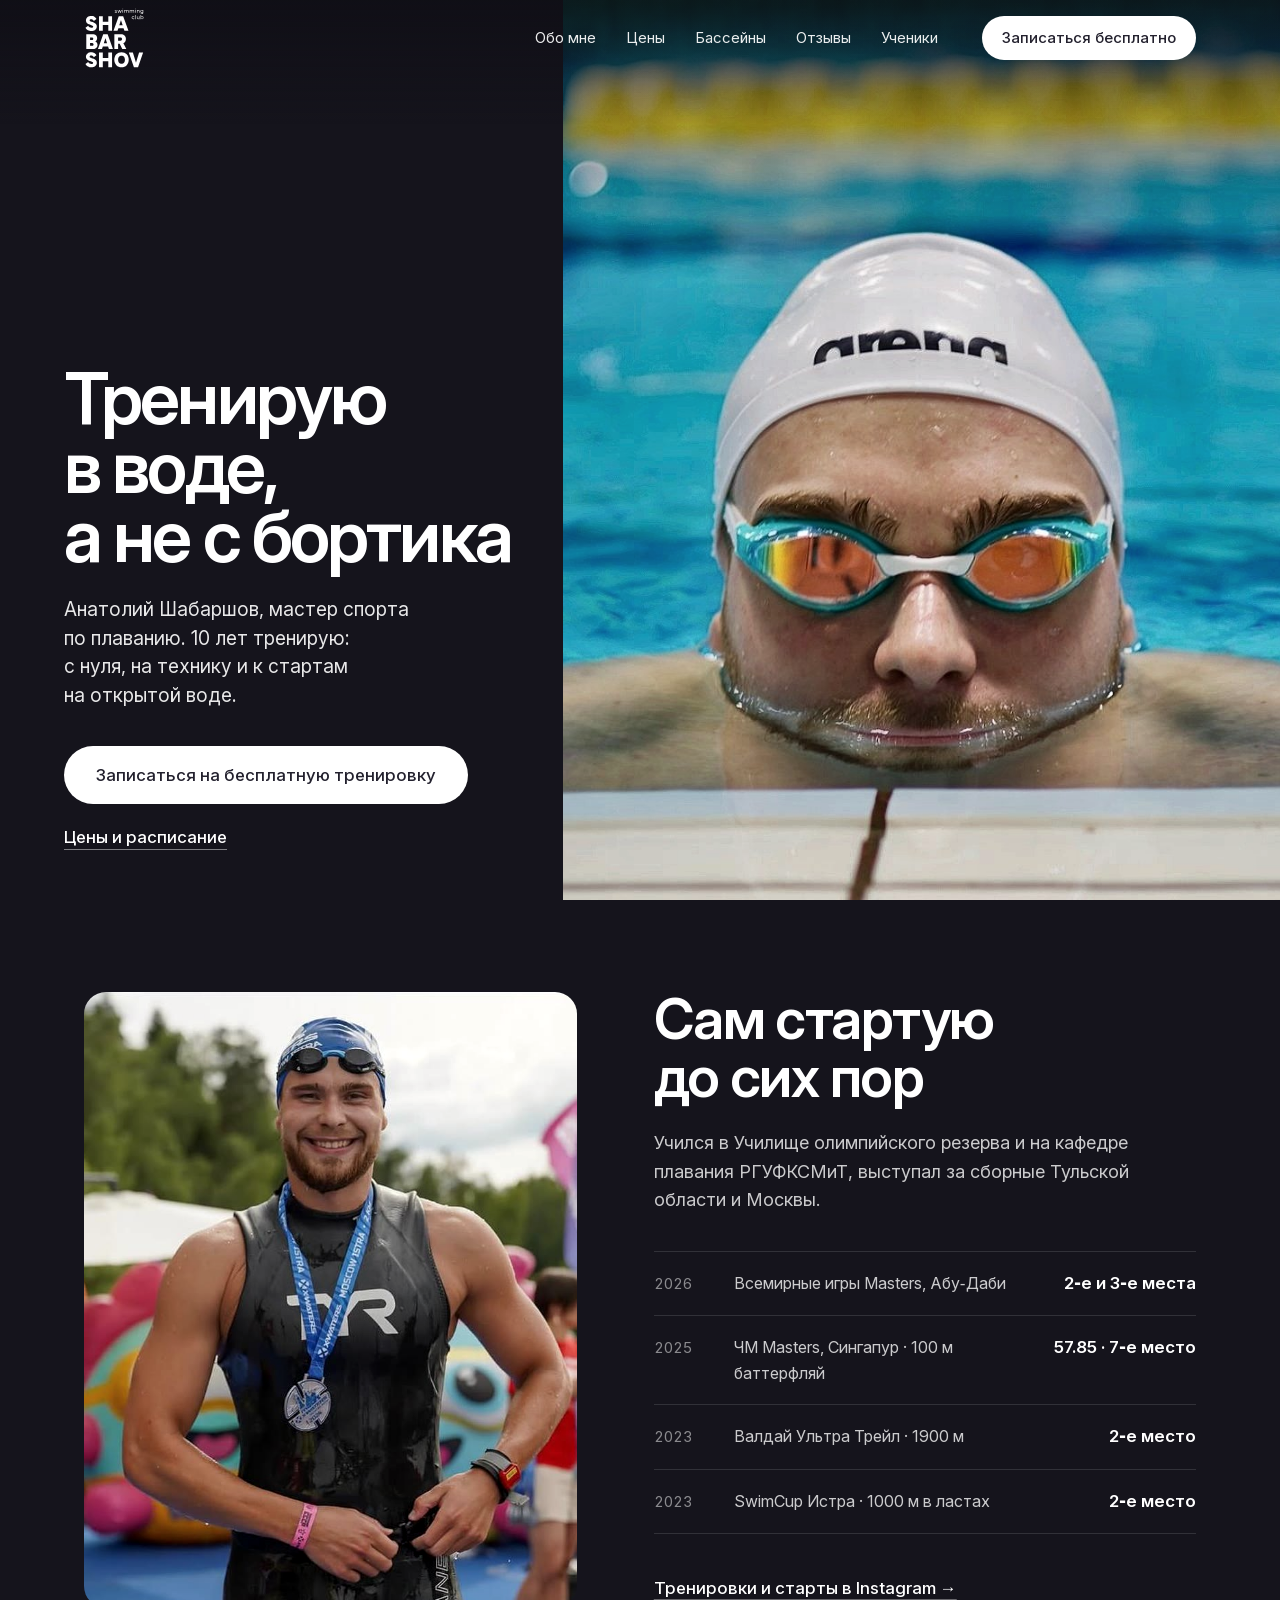
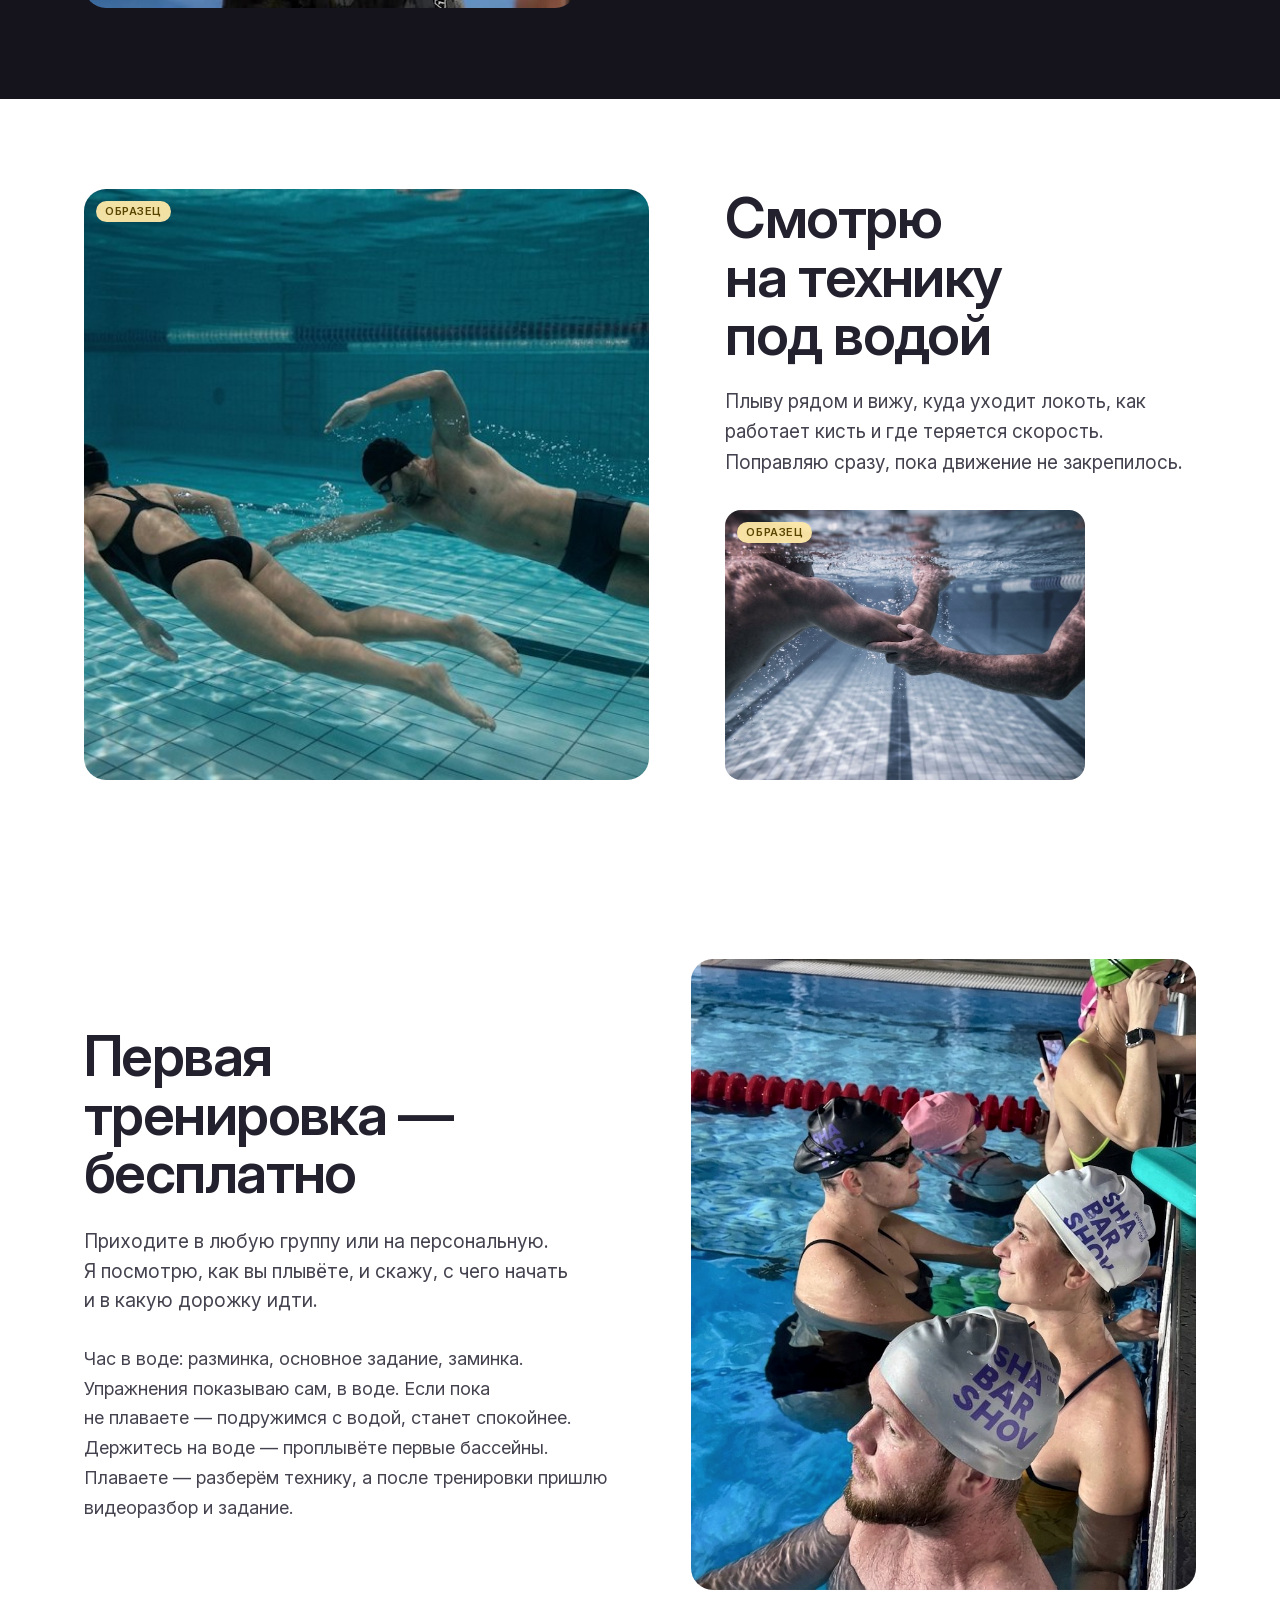
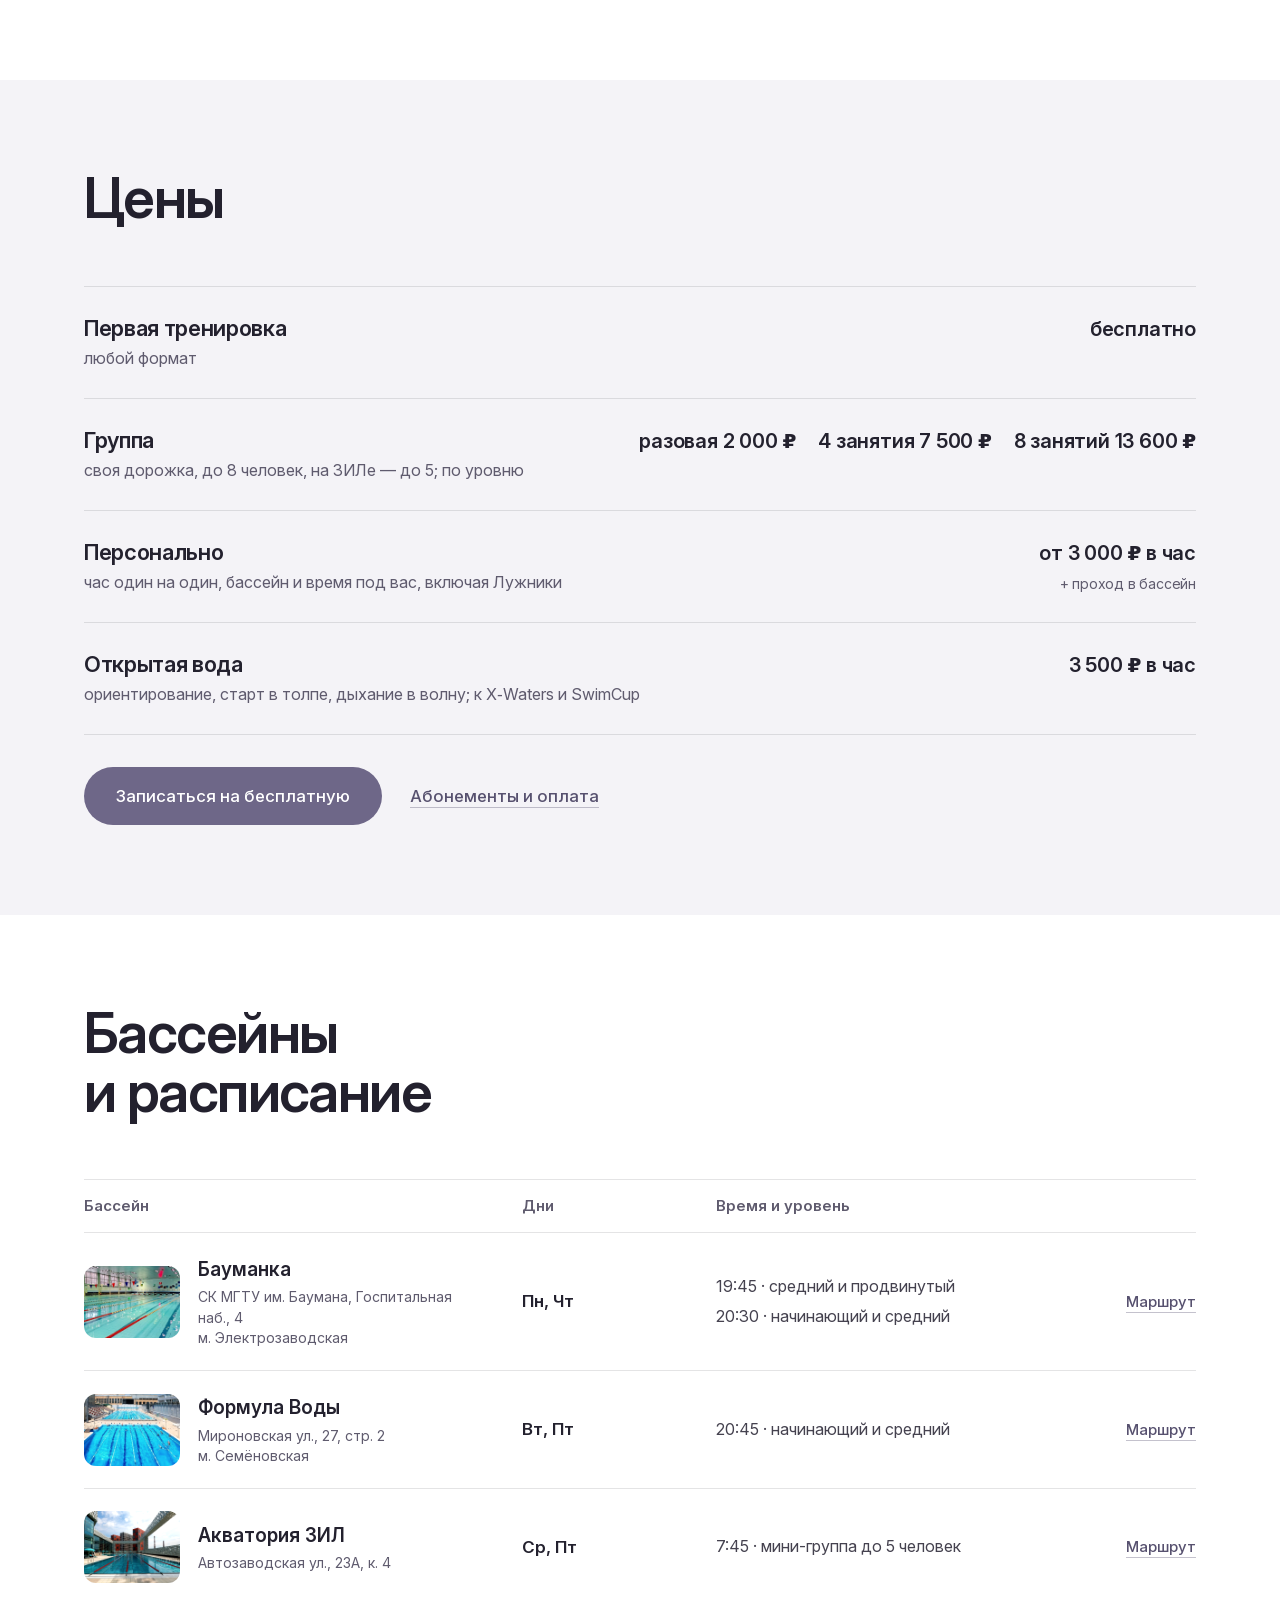
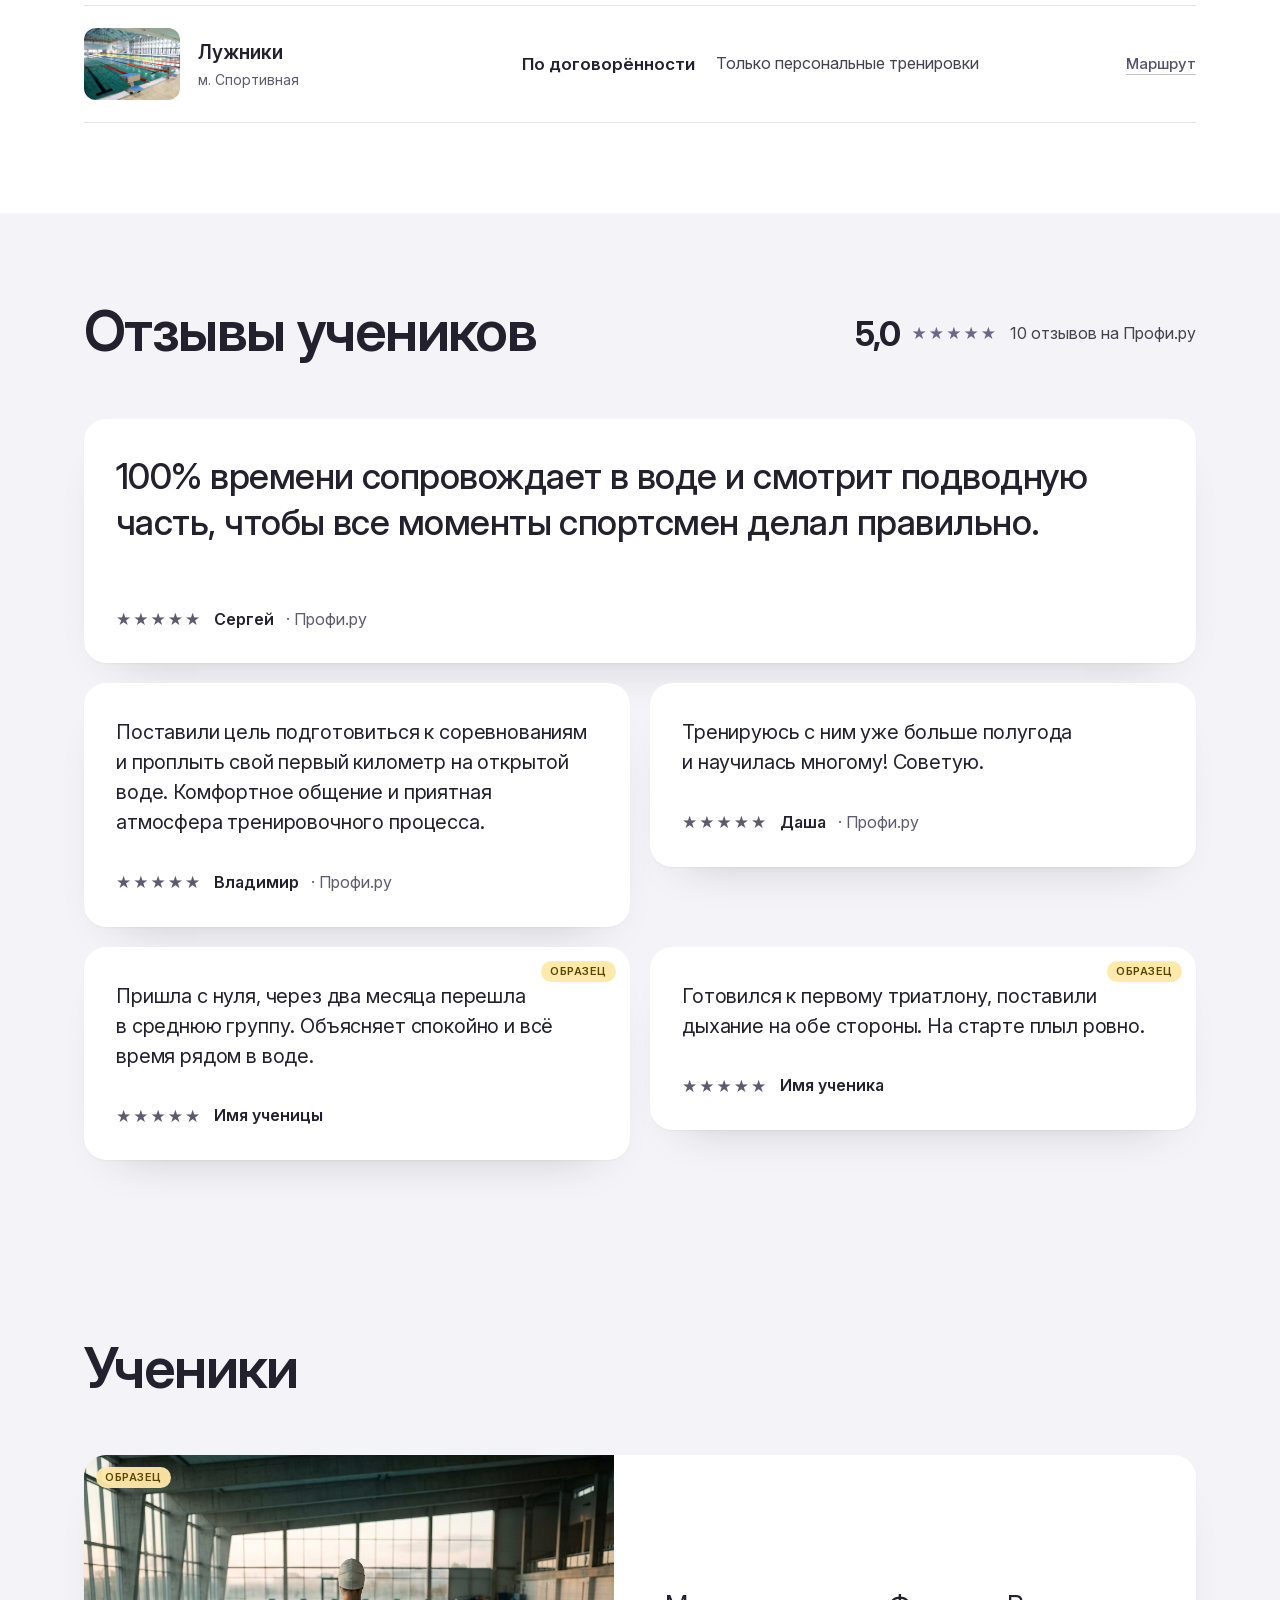
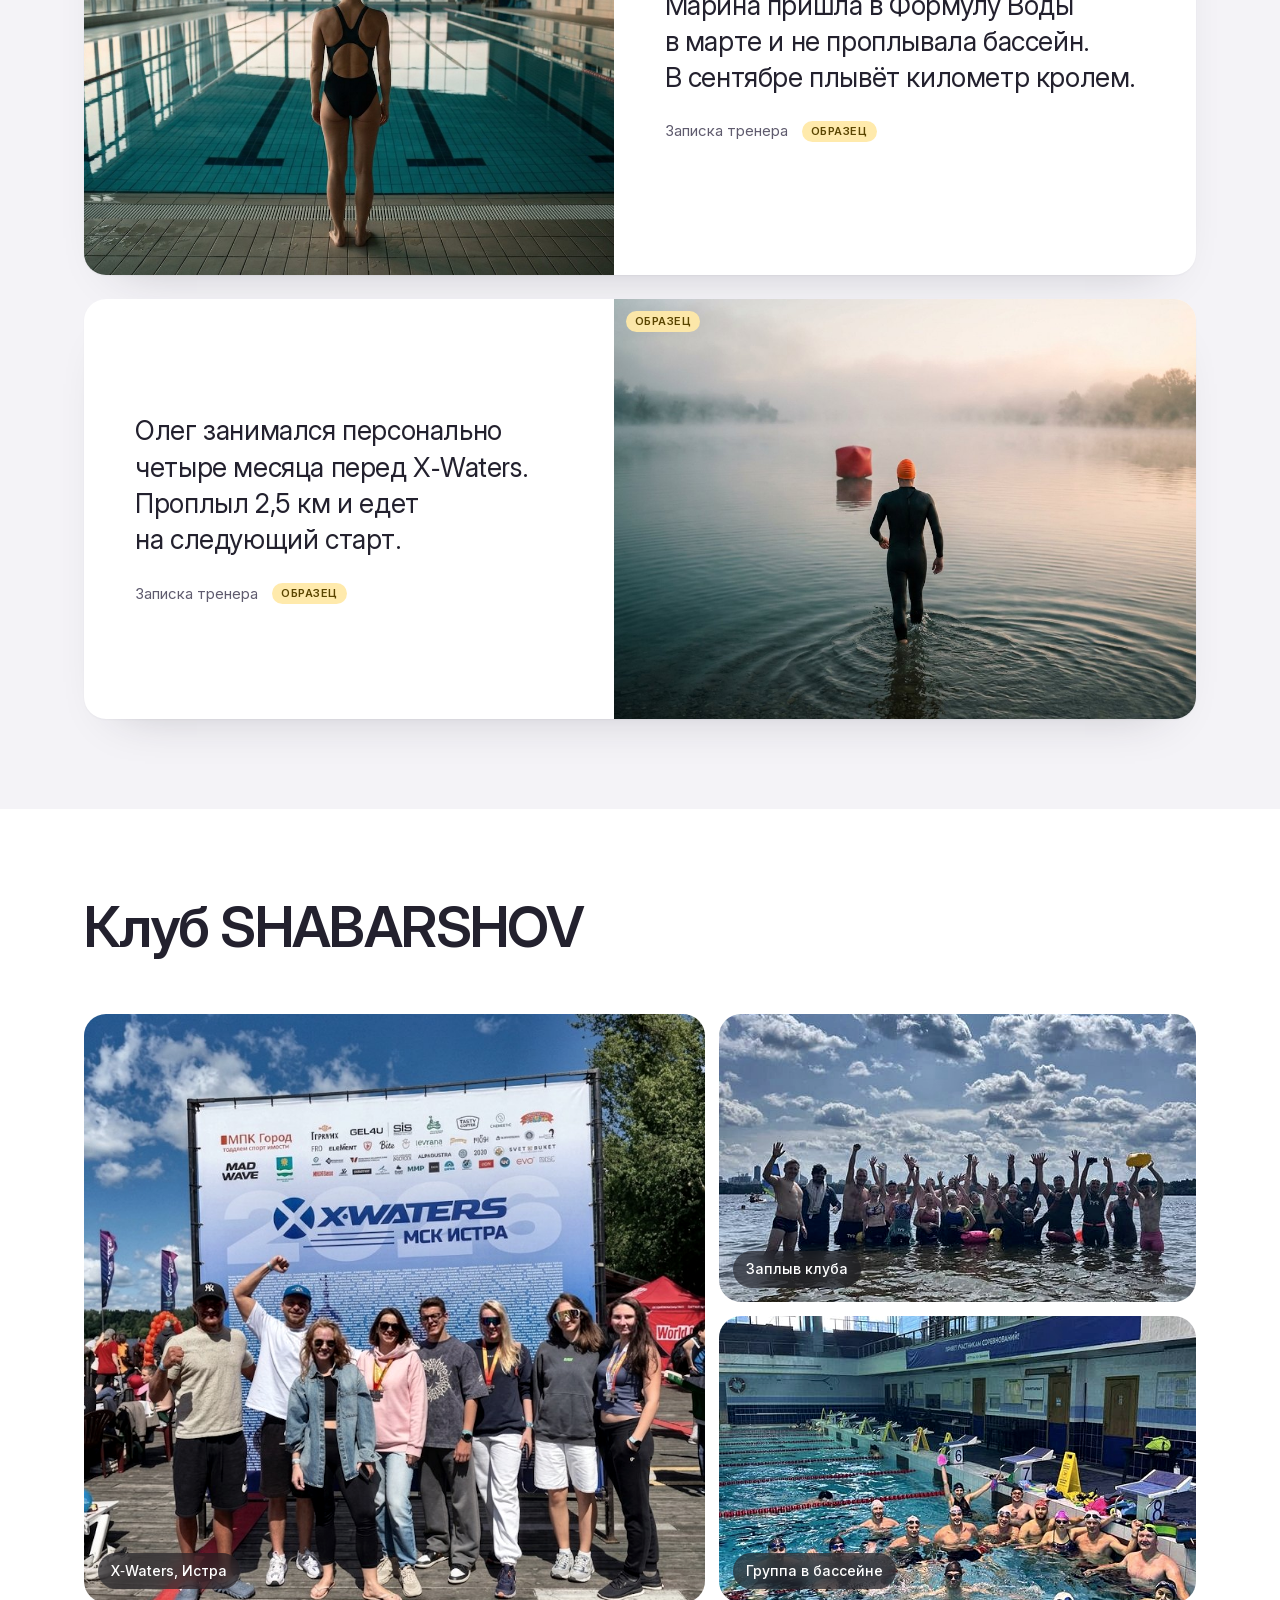
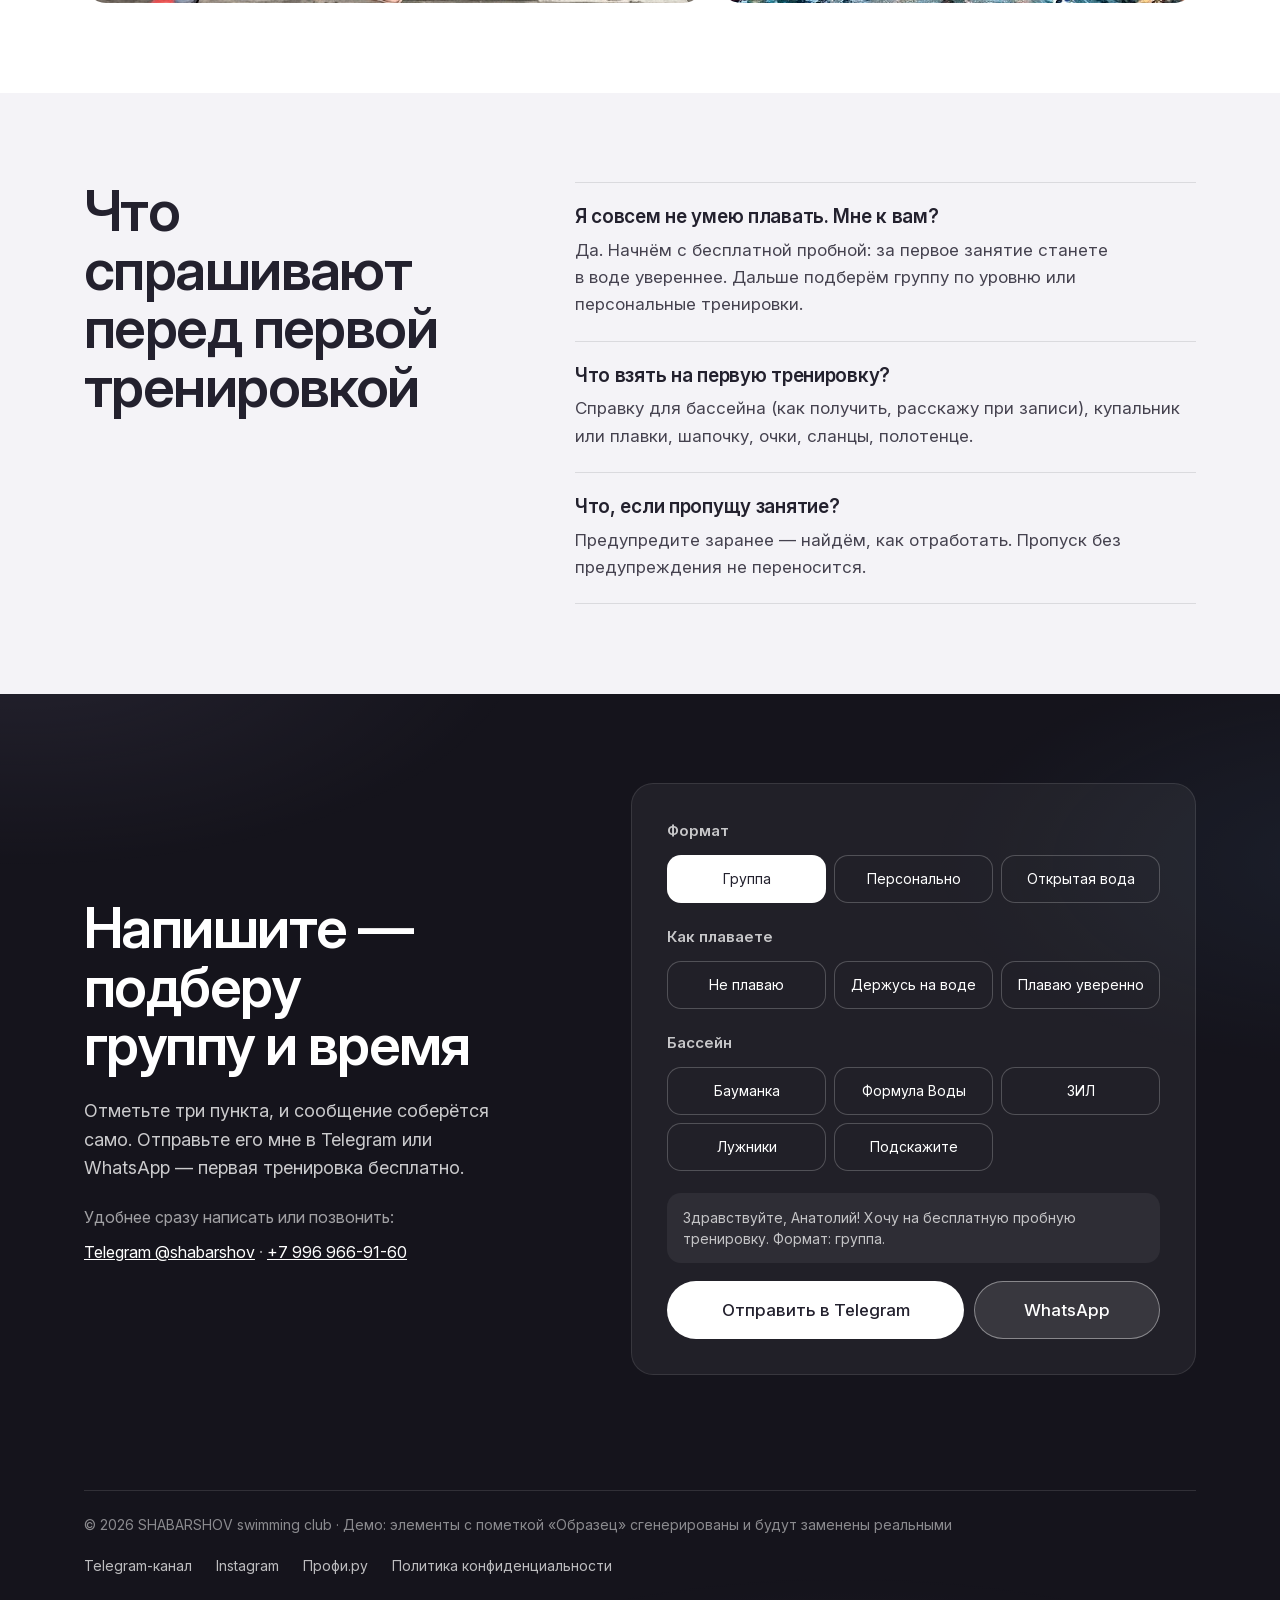
==== v2-demo/index.html @ dd03f232 "Тексты, кадры, окно записи на телефоне Co-Authored-By: Claude Opus 5 <noreply@anthropic.com>" ====
<!DOCTYPE html>
<html lang="ru">
<head>
  <meta charset="utf-8">
  <meta name="viewport" content="width=device-width, initial-scale=1, viewport-fit=cover">
  <title>Анатолий Шабаршов — демо с образцами</title>
  <meta name="description" content="Мастер спорта, 10 лет тренирую взрослых. Группы в Бауманке, Формуле Воды и на ЗИЛе, персонально в Лужниках, подготовка к открытой воде. Первая тренировка бесплатно.">
  <meta name="robots" content="noindex">
  <meta property="og:type" content="website">
  <meta property="og:title" content="Анатолий Шабаршов — тренирую в воде, а не с бортика">
  <meta property="og:description" content="Мастер спорта, 10 лет тренерского стажа. Группы и персональные тренировки в Москве. Первая тренировка бесплатно.">
  <meta property="og:image" content="https://akifevav0-droid.github.io/shabarshov/img/og-light.jpg">
  <meta name="theme-color" content="#15141C">
  <link rel="icon" href="../img/icon-light.svg" type="image/svg+xml">
  <link rel="preload" href="../fonts/inter-cyrillic.woff2" as="font" type="font/woff2" crossorigin>
  <link rel="preload" href="../img/wide_goggles.jpg" as="image" fetchpriority="high">
  <script>document.documentElement.classList.add('js')</script>
  <link rel="stylesheet" href="../v2/v2.css?v=1789548626">
  <script type="application/ld+json">{"@context":"https://schema.org","@type":"Person","name":"Анатолий Шабаршов","jobTitle":"Тренер по плаванию","url":"https://akifevav0-droid.github.io/shabarshov/","sameAs":["https://www.instagram.com/shabarshov_/","https://t.me/shabarshov","https://profi.ru/profile/ShabarshovAS/"],"workLocation":[{"@type":"SportsActivityLocation","name":"СК МГТУ им. Баумана","address":"Москва, Госпитальная наб.,&nbsp;4, стр. 1"},{"@type":"SportsActivityLocation","name":"Формула Воды","address":"Москва, Мироновская ул., 27, стр. 2"},{"@type":"SportsActivityLocation","name":"Акватория ЗИЛ","address":"Москва, Автозаводская ул., 23А, к. 4"}]}</script>
  <link rel="stylesheet" href="demo.css?v=1789548626">
</head>
<body>

<header class="top" id="top">
  <div class="top__in">
    <a class="top__logo" href="#top" aria-label="SHABARSHOV swimming club — наверх"><span class="logo"></span></a>
    <nav class="top__nav" aria-label="Разделы">
      <a href="#trener">Обо мне</a><a href="#ceny">Цены</a><a href="#raspisanie">Бассейны</a><a href="#otzyvy">Отзывы</a><a href="#istorii">Ученики</a>
    </nav>
    <a class="btn btn--sm top__cta" href="#zapis">Записаться бесплатно</a>
    <button class="top__menu" type="button" aria-expanded="false" aria-controls="mnav" aria-label="Меню"><span></span><span></span></button>
  </div>
</header>

<nav class="mnav" id="mnav" aria-label="Меню" hidden><a href="#proba">Пробная тренировка</a><a href="#ceny">Цены</a><a href="#trener">Обо мне</a><a href="#raspisanie">Расписание</a><a href="#otzyvy">Отзывы</a><a href="#voprosy">Вопросы</a><a class="btn btn--dark btn--lg" href="#zapis">Записаться бесплатно</a></nav>

<main>

  <!-- 1. Первый экран -->
  <section class="hero" aria-label="Анатолий Шабаршов, тренер по плаванию">
    <div class="hero__media slides" aria-hidden="true">
      <img width="1600" height="1000" class="slide is-on" src="../img/wide_goggles.jpg" alt="" data-m="50% 45%" data-d="50% 45%">
      <img width="1600" height="1000" class="slide" src="../img/wide_dive.jpg" alt="" data-m="30% 60%" data-d="10% 55%">
      <img width="1600" height="1000" class="slide" src="../img/wide_finish.jpg" alt="" data-m="50% 25%" data-d="50% 25%">
      <img width="1600" height="1000" class="slide" src="../img/wide_pool.jpg" alt="" data-m="45% 40%" data-d="45% 40%">
    </div>
    <div class="hero__shade" aria-hidden="true"></div>
    <div class="hero__in">
      <h1 class="hero__title">Тренирую в&nbsp;воде, а&nbsp;не&nbsp;с&nbsp;бортика</h1>
      <p class="hero__sub">Анатолий Шабаршов, мастер спорта по&nbsp;плаванию. 10&nbsp;лет тренирую: с&nbsp;нуля, на&nbsp;технику и&nbsp;к&nbsp;стартам на&nbsp;открытой воде.</p>
      <div class="hero__btns">
        <a class="btn btn--light btn--lg" href="#zapis">Записаться на&nbsp;бесплатную тренировку</a>
        <a class="hero__more" href="#ceny">Цены и&nbsp;расписание</a>
      </div>
    </div>
  </section>

  <!-- 2. Доказательства цифрами -->

  <!-- 5. Обо мне -->
  <section class="sec sec--dark" id="trener">
    <div class="wrap coach">
      <figure class="coach__photo rv"><img width="720" height="900" src="../img/anatoliy_hero.jpg" alt="Анатолий Шабаршов с медалью после заплыва" loading="lazy"></figure>
      <div class="coach__text rv">
        <h2>Сам стартую до&nbsp;сих пор</h2>
        <p class="coach__lead">Учился в&nbsp;Училище олимпийского резерва и&nbsp;на&nbsp;кафедре плавания РГУФКСМиТ, выступал за&nbsp;сборные Тульской области и&nbsp;Москвы.</p>
        <ul class="results">
          <li><span class="results__y">2026</span><span class="results__t">Всемирные игры Masters, Абу&#8209;Даби</span><b>2&#8209;е и&nbsp;3&#8209;е места</b></li>
          <li><span class="results__y">2025</span><span class="results__t">ЧМ Masters, Сингапур · 100&nbsp;м баттерфляй</span><b>57.85 · 7&#8209;е место</b></li>
          <li><span class="results__y">2023</span><span class="results__t">Валдай Ультра Трейл · 1900&nbsp;м</span><b>2&#8209;е место</b></li>
          <li><span class="results__y">2023</span><span class="results__t">SwimCup Истра · 1000&nbsp;м в&nbsp;ластах</span><b>2&#8209;е место</b></li>
        </ul>
        <a class="link link--light" href="https://www.instagram.com/shabarshov_/" target="_blank" rel="noopener">Тренировки и&nbsp;старты в&nbsp;Instagram →</a>
      </div>
    </div>
  </section>


  <!-- ДЕМО: под водой -->
  <section class="sec" id="metod">
    <div class="wrap method">
      <figure class="method__img rv"><span class="smp">Образец</span><img src="img/gen_underwater_coach.jpg" width="1024" height="572" alt="Образец: тренер под водой рядом с ученицей" loading="lazy"></figure>
      <div class="method__text rv">
        <h2>Смотрю на&nbsp;технику под водой</h2>
        <p>Плыву рядом и&nbsp;вижу, куда уходит локоть, как работает кисть и&nbsp;где теряется скорость. Поправляю сразу, пока движение не&nbsp;закрепилось.</p>
        <figure class="method__small"><span class="smp">Образец</span><img src="img/gen_hands_technique.jpg" width="1024" height="765" alt="Образец: тренер поправляет локоть ученика" loading="lazy"></figure>
      </div>
    </div>
  </section>

  <!-- 3. Пробная -->
  <section class="sec" id="proba">
    <div class="wrap split">
      <div class="split__text rv">
        <h2>Первая тренировка&nbsp;— бесплатно</h2>
        <p class="lead">Приходите в&nbsp;любую группу или на&nbsp;персональную. Я&nbsp;посмотрю, как вы&nbsp;плывёте, и&nbsp;скажу, с&nbsp;чего начать и&nbsp;в&nbsp;какую дорожку идти.</p>
        <p class="plain">Час в&nbsp;воде: разминка, основное задание, заминка. Упражнения показываю сам, в&nbsp;воде. Если пока не&nbsp;плаваете&nbsp;— подружимся с&nbsp;водой, станет спокойнее. Держитесь на&nbsp;воде&nbsp;— проплывёте первые бассейны. Плаваете&nbsp;— разберём технику, а&nbsp;после тренировки пришлю видеоразбор и&nbsp;задание.</p>
      </div>
      <figure class="split__photo rv">
        <img width="600" height="750" src="../img/club_2.jpg" alt="Ученики клуба в шапочках SHABARSHOV на тренировке" loading="lazy">
      </figure>
    </div>
  </section>

  <!-- 4. Цены -->
  <section class="sec sec--tint" id="ceny">
    <div class="wrap">
      <h2 class="rv">Цены</h2>
      <div class="plist2 rv">
        <div class="pl"><div class="pl__n"><h3>Первая тренировка</h3><p>любой формат</p></div><div class="pl__p">бесплатно</div></div>
        <div class="pl"><div class="pl__n"><h3>Группа</h3><p>своя дорожка, до&nbsp;8&nbsp;человек, на&nbsp;ЗИЛе&nbsp;— до&nbsp;5; по&nbsp;уровню</p></div><div class="pl__p"><span>разовая 2&nbsp;000&nbsp;₽</span><span>4&nbsp;занятия 7&nbsp;500&nbsp;₽</span><span>8&nbsp;занятий 13&nbsp;600&nbsp;₽</span></div></div>
        <div class="pl"><div class="pl__n"><h3>Персонально</h3><p>час один на&nbsp;один, бассейн и&nbsp;время под вас, включая Лужники</p></div><div class="pl__p">от&nbsp;3&nbsp;000&nbsp;₽ в&nbsp;час <small>+ проход в&nbsp;бассейн</small></div></div>
        <div class="pl"><div class="pl__n"><h3>Открытая вода</h3><p>ориентирование, старт в&nbsp;толпе, дыхание в&nbsp;волну; к&nbsp;X&#8209;Waters и&nbsp;SwimCup</p></div><div class="pl__p">3&nbsp;500&nbsp;₽ в&nbsp;час</div></div>
      </div>
      <div class="prices__foot rv">
        <a class="btn btn--dark btn--lg" href="#zapis">Записаться на&nbsp;бесплатную</a>
        <button class="link js-prices" type="button">Абонементы и&nbsp;оплата</button>
      </div>
    </div>
  </section>


  <!-- 6. Расписание -->
  <section class="sec" id="raspisanie">
    <div class="wrap">
      <h2 class="rv">Бассейны и&nbsp;расписание</h2>
      <div class="table rv" role="table" aria-label="Расписание групп">
        <div class="row row--head" role="row"><span role="columnheader">Бассейн</span><span role="columnheader">Дни</span><span role="columnheader">Время и&nbsp;уровень</span><span role="columnheader"></span></div>
        <div class="row" role="row">
          <span class="row__pool" role="cell"><img width="640" height="400" src="../img/pool_baumanka.jpg" alt="" loading="lazy"><span><b>Бауманка</b><small>СК МГТУ им.&nbsp;Баумана, Госпитальная наб.,&nbsp;4<br>м.&nbsp;Электрозаводская</small></span></span>
          <span class="row__days" role="cell">Пн, Чт</span>
          <span class="row__time" role="cell"><span>19:45&nbsp;· средний и&nbsp;продвинутый</span><span>20:30&nbsp;· начинающий и&nbsp;средний</span></span>
          <span class="row__acts" role="cell"><a class="row__map" href="https://yandex.ru/maps/?text=%D0%93%D0%BE%D1%81%D0%BF%D0%B8%D1%82%D0%B0%D0%BB%D1%8C%D0%BD%D0%B0%D1%8F%20%D0%BD%D0%B0%D0%B1%D0%B5%D1%80%D0%B5%D0%B6%D0%BD%D0%B0%D1%8F%204%20%D1%81%D1%82%D1%80%D0%BE%D0%B5%D0%BD%D0%B8%D0%B5%201%20%D0%B1%D0%B0%D1%81%D1%81%D0%B5%D0%B9%D0%BD%20%D0%9C%D0%93%D0%A2%D0%A3" target="_blank" rel="noopener">Маршрут</a></span>
        </div>
        <div class="row" role="row">
          <span class="row__pool" role="cell"><img width="500" height="312" src="../img/pool_formula.jpg" alt="" loading="lazy"><span><b>Формула Воды</b><small>Мироновская ул., 27, стр.&nbsp;2<br>м.&nbsp;Семёновская</small></span></span>
          <span class="row__days" role="cell">Вт, Пт</span>
          <span class="row__time" role="cell"><span>20:45&nbsp;· начинающий и&nbsp;средний</span></span>
          <span class="row__acts" role="cell"><a class="row__map" href="https://yandex.ru/maps/org/formula_vody/1057488653" target="_blank" rel="noopener">Маршрут</a></span>
        </div>
        <div class="row" role="row">
          <span class="row__pool" role="cell"><img width="640" height="400" src="../img/pool_zil.jpg" alt="" loading="lazy"><span><b>Акватория ЗИЛ</b><small>Автозаводская ул., 23А, к.&nbsp;4</small></span></span>
          <span class="row__days" role="cell">Ср, Пт</span>
          <span class="row__time" role="cell"><span>7:45&nbsp;· мини-группа до&nbsp;5&nbsp;человек</span></span>
          <span class="row__acts" role="cell"><a class="row__map" href="https://yandex.ru/maps/?text=%D0%90%D0%B2%D1%82%D0%BE%D0%B7%D0%B0%D0%B2%D0%BE%D0%B4%D1%81%D0%BA%D0%B0%D1%8F%20%D1%83%D0%BB%D0%B8%D1%86%D0%B0%2023%D0%90%D0%BA4" target="_blank" rel="noopener">Маршрут</a></span>
        </div>
        <div class="row" role="row">
          <span class="row__pool" role="cell"><img width="510" height="318" src="../img/pool_luzhniki.jpg" alt="" loading="lazy"><span><b>Лужники</b><small>м.&nbsp;Спортивная</small></span></span>
          <span class="row__days" role="cell">По&nbsp;договорённости</span>
          <span class="row__time" role="cell"><span>Только персональные тренировки</span></span>
          <span class="row__acts" role="cell"><a class="row__map" href="https://yandex.ru/maps/?text=%D0%9B%D1%83%D0%B6%D0%BD%D0%B8%D0%BA%D0%B8%20%D0%B1%D0%B0%D1%81%D1%81%D0%B5%D0%B9%D0%BD" target="_blank" rel="noopener">Маршрут</a></span>
        </div>
      </div>
    </div>
  </section>

  <!-- 7. Отзывы -->
  <section class="sec sec--tint" id="otzyvy">
    <div class="wrap">
      <div class="head rv">
        <h2>Отзывы учеников</h2>
        <a class="rating" href="https://profi.ru/profile/ShabarshovAS/" target="_blank" rel="noopener"><b>5,0</b><span class="stars" aria-hidden="true">★★★★★</span><span>10&nbsp;отзывов на&nbsp;Профи.ру</span></a>
      </div>
      <div class="quotes">
        <figure class="quote quote--big rv"><blockquote>100% времени сопровождает в&nbsp;воде и&nbsp;смотрит подводную часть, чтобы все моменты спортсмен делал правильно.</blockquote><figcaption><span class="stars" aria-label="5 из 5">★★★★★</span>Сергей <span>· Профи.ру</span></figcaption></figure>
        <figure class="quote rv"><blockquote>Поставили цель подготовиться к&nbsp;соревнованиям и&nbsp;проплыть свой первый километр на&nbsp;открытой воде. Комфортное общение и&nbsp;приятная атмосфера тренировочного процесса.</blockquote><figcaption><span class="stars" aria-label="5 из 5">★★★★★</span>Владимир <span>· Профи.ру</span></figcaption></figure>
        <figure class="quote rv"><blockquote>Тренируюсь с&nbsp;ним уже больше полугода и&nbsp;научилась многому! Советую.</blockquote><figcaption><span class="stars" aria-label="5 из 5">★★★★★</span>Даша <span>· Профи.ру</span></figcaption></figure>
              <figure class="quote rv"><span class="smp">Образец</span><blockquote>Пришла с&nbsp;нуля, через два месяца перешла в&nbsp;среднюю группу. Объясняет спокойно и&nbsp;всё время рядом в&nbsp;воде.</blockquote><figcaption><span class="stars" aria-label="5 из 5">★★★★★</span>Имя ученицы</figcaption></figure>
        <figure class="quote rv"><span class="smp">Образец</span><blockquote>Готовился к&nbsp;первому триатлону, поставили дыхание на&nbsp;обе стороны. На&nbsp;старте плыл ровно.</blockquote><figcaption><span class="stars" aria-label="5 из 5">★★★★★</span>Имя ученика</figcaption></figure>
      </div>
    </div>
  </section>




  <!-- ДЕМО: истории -->
  <section class="sec sec--tint" id="istorii">
    <div class="wrap">
      <h2 class="rv">Ученики</h2>
      <div class="stories2">
        <article class="st rv"><figure><span class="smp">Образец</span><img src="img/gen_story_pool.jpg" width="1024" height="765" alt="" loading="lazy"></figure><div class="st__b"><p class="st__q">Марина пришла в&nbsp;Формулу Воды в&nbsp;марте и&nbsp;не&nbsp;проплывала бассейн. В&nbsp;сентябре плывёт километр кролем.</p><p class="st__who">Записка тренера <span class="smp">Образец</span></p></div></article>
        <article class="st rv"><figure><span class="smp">Образец</span><img src="img/gen_story_openwater.jpg" width="1024" height="765" alt="" loading="lazy"></figure><div class="st__b"><p class="st__q">Олег занимался персонально четыре месяца перед X&#8209;Waters. Проплыл 2,5&nbsp;км и&nbsp;едет на&nbsp;следующий старт.</p><p class="st__who">Записка тренера <span class="smp">Образец</span></p></div></article>
      </div>
    </div>
  </section>

  <!-- 8. Клуб -->
  <section class="sec" id="klub">
    <div class="wrap">
      <h2 class="rv">Клуб SHABARSHOV</h2>
      <div class="bento">
        <figure class="bento__a rv"><img width="600" height="750" src="../img/club_6.jpg" alt="Команда клуба на X&#8209;Waters Истра" loading="lazy"><figcaption>X&#8209;Waters, Истра</figcaption></figure>
        <figure class="bento__b rv"><img width="600" height="750" src="../img/club_8.jpg" alt="Группа клуба в открытой воде" loading="lazy"><figcaption>Заплыв клуба</figcaption></figure>
        <figure class="bento__c rv"><img width="600" height="750" src="../img/club_4.jpg" alt="Групповая тренировка в бассейне" loading="lazy"><figcaption>Группа в&nbsp;бассейне</figcaption></figure>
      </div>
    </div>
  </section>

  <!-- 9. Вопросы -->
  <section class="sec sec--tint" id="voprosy">
    <div class="wrap faq">
      <h2 class="rv">Что спрашивают перед первой тренировкой</h2>
      <div class="faq__list rv">
        <div class="qa2"><h3>Я&nbsp;совсем не&nbsp;умею плавать. Мне&nbsp;к&nbsp;вам?</h3><p>Да. Начнём с&nbsp;бесплатной пробной: за&nbsp;первое занятие станете в&nbsp;воде увереннее. Дальше подберём группу по&nbsp;уровню или персональные тренировки.</p></div>
        <div class="qa2"><h3>Что взять на&nbsp;первую тренировку?</h3><p>Справку для бассейна (как получить, расскажу при записи), купальник или плавки, шапочку, очки, сланцы, полотенце.</p></div>
        <div class="qa2"><h3>Что, если пропущу занятие?</h3><p>Предупредите заранее&nbsp;— найдём, как отработать. Пропуск без предупреждения не&nbsp;переносится.</p></div>
      </div>
    </div>
  </section>

  <!-- 10. Запись -->
  <section class="sec sec--dark" id="zapis">
    <div class="wrap book">
      <div class="book__text rv">
        <h2>Напишите&nbsp;— подберу группу и&nbsp;время</h2>
        <p>Отметьте три пункта, и&nbsp;сообщение соберётся само. Отправьте его мне в&nbsp;Telegram или WhatsApp&nbsp;— первая тренировка бесплатно.</p>
        <p class="book__contacts">Удобнее сразу написать или позвонить:<br><a href="https://t.me/shabarshov" target="_blank" rel="noopener">Telegram @shabarshov</a> · <a href="tel:+79969669160">+7&nbsp;996&nbsp;966-91-60</a></p>
      </div>
      <form class="quiz rv" id="quiz" onsubmit="return false">
        <fieldset><legend>Формат</legend>
          <label><input type="radio" name="fmt" value="Группа" checked><span>Группа</span></label>
          <label><input type="radio" name="fmt" value="Персонально"><span>Персонально</span></label>
          <label><input type="radio" name="fmt" value="Открытая вода"><span>Открытая вода</span></label>
        </fieldset>
        <fieldset><legend>Как плаваете</legend>
          <label><input type="radio" name="lvl" value="пока не плаваю"><span>Не&nbsp;плаваю</span></label>
          <label><input type="radio" name="lvl" value="держусь на воде"><span>Держусь на&nbsp;воде</span></label>
          <label><input type="radio" name="lvl" value="плаваю уверенно"><span>Плаваю уверенно</span></label>
        </fieldset>
        <fieldset><legend>Бассейн</legend>
          <label><input type="radio" name="pool" value="Бауманка"><span>Бауманка</span></label>
          <label><input type="radio" name="pool" value="Формула Воды"><span>Формула Воды</span></label>
          <label><input type="radio" name="pool" value="Акватория ЗИЛ"><span>ЗИЛ</span></label>
          <label><input type="radio" name="pool" value="Лужники"><span>Лужники</span></label>
          <label><input type="radio" name="pool" value="подскажите"><span>Подскажите</span></label>
        </fieldset>
        <p class="quiz__preview" id="quiz-preview" aria-live="polite"></p>
        <div class="quiz__acts">
          <a class="btn btn--light btn--lg" id="quiz-tg" href="https://t.me/shabarshov" target="_blank" rel="noopener">Отправить в&nbsp;Telegram</a>
          <a class="btn btn--ghost btn--lg" id="quiz-wa" href="https://wa.me/79969669160" target="_blank" rel="noopener">WhatsApp</a>
        </div>
      </form>
    </div>
    <footer class="foot wrap">
      <span>© 2026 SHABARSHOV swimming club · Демо: элементы с&nbsp;пометкой «Образец» сгенерированы и&nbsp;будут заменены реальными</span>
      <nav aria-label="Соцсети"><a href="https://t.me/shabarshov_club" target="_blank" rel="noopener">Telegram-канал</a><a href="https://www.instagram.com/shabarshov_/" target="_blank" rel="noopener">Instagram</a><a href="https://profi.ru/profile/ShabarshovAS/" target="_blank" rel="noopener">Профи.ру</a><a href="../politika.html">Политика конфиденциальности</a></nav>
    </footer>
  </section>

</main>

<a class="dock" id="dock" href="#zapis"><span>Бесплатная тренировка</span><b>Записаться</b></a>

<dialog class="modal" id="prices" aria-labelledby="prices-title">
  <button class="modal__x" type="button" data-close aria-label="Закрыть">×</button>
  <h2 id="prices-title">Абонементы и&nbsp;оплата</h2>
  <p class="modal__h">Группы</p>
  <ul class="plist">
    <li><span><b>Пробная тренировка</b><small>любой формат</small></span><span class="plist__p">Бесплатно</span></li>
    <li><span><b>Разовая</b><small>в&nbsp;любой группе</small></span><span class="plist__p">2&nbsp;000&nbsp;₽</span><a class="plist__pay" href="https://yookassa.ru/my/i/anCYe_NYmOQf/l" target="_blank" rel="noopener">Оплатить</a></li>
    <li><span><b>4 тренировки</b><small>1&nbsp;875&nbsp;₽ за&nbsp;занятие</small></span><span class="plist__p">7&nbsp;500&nbsp;₽</span><a class="plist__pay" href="https://yookassa.ru/my/i/apQmxFM5OBYk/l" target="_blank" rel="noopener">Оплатить</a></li>
    <li><span><b>8 тренировок</b><small>1&nbsp;700&nbsp;₽ за&nbsp;занятие</small></span><span class="plist__p">13&nbsp;600&nbsp;₽</span><a class="plist__pay" href="https://yookassa.ru/my/i/apQml-T_gMen/l" target="_blank" rel="noopener">Оплатить</a></li>
  </ul>
  <p class="modal__h">Индивидуально</p>
  <ul class="plist">
    <li><span><b>Персональная</b><small>+ проход в&nbsp;бассейн</small></span><span class="plist__p">от&nbsp;3&nbsp;000&nbsp;₽</span></li>
    <li><span><b>Открытая вода</b><small>X&#8209;Waters, SwimCup, триатлон</small></span><span class="plist__p">от&nbsp;3&nbsp;500&nbsp;₽</span></li>
  </ul>
  <p class="modal__note">Абонемент действует календарный месяц. Оплата через ЮKassa или переводом на&nbsp;Т&#8209;Банк.</p>
  <a class="btn btn--dark btn--block btn--lg" href="#zapis" data-close>Сначала бесплатная тренировка</a>
</dialog>

<script src="../v2/v2.js?v=1789548626"></script>
</body>
</html>
---- v2/v2.css ----
@font-face { font-family: "Inter"; src: url("../fonts/inter-latin.woff2") format("woff2"); font-weight: 100 900; font-display: swap; unicode-range: U+0000-00FF, U+2011, U+2013-2014, U+2018-201D, U+2026, U+20BD; }
@font-face { font-family: "Inter"; src: url("../fonts/inter-cyrillic.woff2") format("woff2"); font-weight: 100 900; font-display: swap; unicode-range: U+0400-045F, U+0490-0491, U+04B0-04B1, U+2116; }

:root {
  --ink: #23212E;
  --text: #45424F;
  --mute: #5F5B6E;
  --acc: #6E6788;
  --acc-d: #57516F;
  --bg: #FFFFFF;
  --tint: #F4F3F7;
  --dark: #15141C;
  --line: rgba(35, 33, 46, .12);
  --r: 22px;
  --w: 1240px;
  --pad: clamp(20px, 5vw, 72px);
  --sec: clamp(80px, 9vw, 128px);
  --ease: cubic-bezier(.22, 1, .36, 1);
  --top: 76px;
}

*, *::before, *::after { box-sizing: border-box; }
html { -webkit-text-size-adjust: 100%; scroll-behavior: smooth; }
html:has(dialog[open]), html.menu-open { overflow: hidden; }
body { margin: 0; background: var(--bg); color: var(--text); font: 400 17px/1.6 "Inter", system-ui, -apple-system, sans-serif; -webkit-font-smoothing: antialiased; overflow-x: clip; }
img { display: block; max-width: 100%; }
figure { margin: 0; }
a { color: inherit; }
h1, h2, h3 { margin: 0; color: var(--ink); font-weight: 600; letter-spacing: -.028em; text-wrap: balance; }
h2 { font-size: clamp(34px, 4.4vw, 60px); line-height: 1.04; }
h3 { font-size: 22px; line-height: 1.25; letter-spacing: -.015em; }
p { margin: 0; text-wrap: pretty; }
.wrap { max-width: var(--w); margin: 0 auto; padding-inline: var(--pad); }
section[id] { scroll-margin-top: calc(var(--top) - 1px); }
.lead { font-size: clamp(18px, 1.5vw, 21px); line-height: 1.55; color: var(--text); }

/* Единая цветокоррекция фото */
.slide, .split__photo img, .coach__photo img, .row__pool img, .bento img { filter: saturate(.84) contrast(1.05); }

/* ---------- Кнопки ---------- */
.btn { display: inline-flex; align-items: center; justify-content: center; gap: 8px; min-height: 48px; padding: 0 26px; border: 0; border-radius: 999px; font: 500 16px/1.1 "Inter", sans-serif; text-align: center; text-decoration: none; cursor: pointer; transition: background .35s var(--ease), color .35s var(--ease), box-shadow .35s var(--ease), transform .35s var(--ease); }
.btn:active { transform: scale(.98); }
.btn--lg { min-height: 58px; padding: 0 32px; font-size: 17px; }
.btn--sm { min-height: 44px; padding: 0 20px; font-size: 15px; }
.btn--block { width: 100%; }
.btn--dark { background: var(--acc); color: #fff; }
.btn--dark:hover { background: var(--acc-d); }
.btn--light { background: #fff; color: var(--ink); }
.btn--light:hover { background: #ECEAF2; }
.btn--ghost { background: rgba(255, 255, 255, .1); color: #fff; box-shadow: inset 0 0 0 1px rgba(255, 255, 255, .4); }
.btn--ghost:hover { background: rgba(255, 255, 255, .2); }
a:focus-visible, button:focus-visible, summary:focus-visible { outline: 2px solid var(--acc); outline-offset: 3px; }
.link { display: inline-flex; align-items: center; min-height: 44px; padding: 0; border: 0; background: none; color: var(--acc-d); font: 500 17px/1.3 "Inter", sans-serif; text-decoration: underline; text-decoration-color: rgba(87, 81, 111, .35); text-underline-offset: 5px; cursor: pointer; transition: color .3s, text-decoration-color .3s; }
.link:hover { color: var(--ink); text-decoration-color: currentColor; }
.link--light { color: #fff; text-decoration-color: rgba(255, 255, 255, .35); }
.link--light:hover { color: #fff; }

/* ---------- Шапка ---------- */
.top { position: fixed; inset: 0 0 auto; z-index: 50; transition: background .5s var(--ease), box-shadow .5s var(--ease); }
.top__in { display: flex; align-items: center; gap: 32px; height: var(--top); max-width: 1440px; margin: 0 auto; padding-inline: var(--pad); }
.logo { display: block; width: 60px; aspect-ratio: 673 / 682; background: currentColor; -webkit-mask: url("../img/logo.svg") center / contain no-repeat; mask: url("../img/logo.svg") center / contain no-repeat; }
.top__logo { display: flex; align-items: center; min-height: 44px; color: #fff; transition: color .5s var(--ease); }
.top__nav { display: flex; gap: 6px; margin-left: auto; }
.top__nav a { display: inline-flex; align-items: center; min-height: 44px; padding: 0 12px; color: rgba(255, 255, 255, .92); text-decoration: none; font-size: 15px; transition: color .3s; }
.top__nav a:hover { color: #fff; }
.top__cta { background: #fff; color: var(--ink); }
.top::before { content: ""; position: absolute; inset: 0 0 -48px; z-index: -1; pointer-events: none; background: linear-gradient(180deg, rgba(12, 11, 18, .55), rgba(12, 11, 18, 0)); transition: opacity .5s; }
.top.is-solid::before, .top.is-dark::before { opacity: 0; }
.top.is-solid { background: rgba(255, 255, 255, .9); backdrop-filter: saturate(160%) blur(18px); -webkit-backdrop-filter: saturate(160%) blur(18px); box-shadow: 0 1px 0 var(--line); }
.top.is-solid .top__logo { color: var(--acc); }
.top.is-solid .top__nav a { color: var(--text); }
.top.is-solid .top__nav a:hover { color: var(--ink); }
.top.is-solid .top__cta { background: var(--acc); color: #fff; }
.top.is-dark { background: rgba(21, 20, 28, .86); backdrop-filter: saturate(140%) blur(18px); -webkit-backdrop-filter: saturate(140%) blur(18px); box-shadow: 0 1px 0 rgba(255, 255, 255, .08); }
.top__menu { display: none; }

/* Мобильное меню */
.mnav[hidden] { display: none !important; }
.mnav { position: fixed; inset: 0; z-index: 45; display: flex; flex-direction: column; gap: 4px; padding: calc(var(--top) + 24px) var(--pad) 32px; background: rgba(21, 20, 28, .97); opacity: 0; transition: opacity .35s var(--ease); }
.mnav.is-open { opacity: 1; }
.mnav a:not(.btn) { display: flex; align-items: center; min-height: 56px; border-bottom: 1px solid rgba(255, 255, 255, .1); color: #fff; font-size: 24px; font-weight: 500; letter-spacing: -.01em; text-decoration: none; }
.mnav .btn { margin-top: 28px; }

/* ---------- Первый экран ---------- */
.hero { position: relative; height: 100svh; min-height: 640px; max-height: 1100px; overflow: hidden; background: var(--dark); color: #fff; }
.hero__media { position: absolute; inset: 0; }
.slide { position: absolute; inset: 0; width: 100%; height: 100%; object-fit: cover; opacity: 0; z-index: 0; }
.slide.is-on { opacity: 1; z-index: 2; transition: opacity .9s cubic-bezier(.3, 0, .2, 1); }
.slide.was-on { opacity: 1; z-index: 1; }
.hero__shade { position: absolute; inset: 0; z-index: 3; background: linear-gradient(0deg, rgba(12, 11, 18, .82) 0%, rgba(12, 11, 18, .4) 40%, rgba(12, 11, 18, 0) 65%), linear-gradient(90deg, rgba(12, 11, 18, .55), rgba(12, 11, 18, 0) 60%); }
.hero__in { position: absolute; z-index: 4; left: 0; right: 0; bottom: 0; max-width: 1440px; margin: 0 auto; padding: 0 var(--pad) clamp(48px, 10vh, 104px); }
.hero__title { max-width: 12ch; color: #fff; font-size: clamp(50px, 7.2vw, 112px); line-height: .96; letter-spacing: -.04em; }
.hero__sub { max-width: 600px; margin-top: 24px; font-size: clamp(18px, 1.5vw, 21px); line-height: 1.5; color: rgba(255, 255, 255, .9); }
.hero__btns { display: flex; flex-wrap: wrap; align-items: center; gap: 12px 28px; margin-top: 36px; }
.hero__more { display: inline-flex; align-items: center; min-height: 44px; color: #fff; font-weight: 500; text-decoration: underline; text-decoration-color: rgba(255, 255, 255, .45); text-underline-offset: 6px; }
.hero__more:hover { text-decoration-color: #fff; }

/* ---------- Полоса цифр ---------- */
.proof { background: var(--dark); color: rgba(255, 255, 255, .72); }
.proof__in { display: grid; grid-template-columns: repeat(4, 1fr); }
.proof__i { display: flex; flex-direction: column; gap: 6px; padding: 36px 24px 40px 0; border-top: 1px solid rgba(255, 255, 255, .12); text-decoration: none; }
.proof__i + .proof__i { padding-left: 28px; border-left: 1px solid rgba(255, 255, 255, .12); }
.proof__i b { color: #fff; font-size: clamp(32px, 3.4vw, 48px); font-weight: 600; line-height: 1; letter-spacing: -.03em; }
.proof__i span { font-size: 15px; line-height: 1.4; }
a.proof__i:hover b { color: #D6D0EA; }

/* ---------- Разделы ---------- */
.sec { padding-block: var(--sec); }
.sec--tint { background: var(--tint); }
.sec--dark { background: var(--dark); color: rgba(255, 255, 255, .78); }
.sec--dark h2, .sec--dark h3 { color: #fff; }
.sec > .wrap > h2 { margin-bottom: clamp(36px, 4.5vw, 60px); max-width: 16ch; }
.head { display: flex; align-items: flex-end; justify-content: space-between; gap: 16px 32px; flex-wrap: wrap; margin-bottom: clamp(36px, 4.5vw, 60px); }

/* Пробная */
.split { display: grid; grid-template-columns: 1.05fr 1fr; gap: clamp(40px, 6vw, 96px); align-items: center; }
.split h2 { margin-bottom: 24px; }
.ticks { display: grid; gap: 0; margin: 32px 0 40px; padding: 0; list-style: none; }
.ticks li { position: relative; padding: 16px 0 16px 36px; border-top: 1px solid var(--line); font-size: 17px; line-height: 1.5; }
.ticks li:last-child { border-bottom: 1px solid var(--line); }
.ticks li::before { content: ""; position: absolute; left: 2px; top: 23px; width: 16px; height: 9px; border-left: 2px solid var(--acc); border-bottom: 2px solid var(--acc); transform: rotate(-45deg); }
.ticks b { color: var(--ink); font-weight: 600; }
.split__photo { overflow: hidden; border-radius: var(--r); aspect-ratio: 4 / 5; }
.split__photo img { width: 100%; height: 100%; object-fit: cover; object-position: 55% 40%; }

/* Цены */
.prices { display: grid; grid-template-columns: repeat(3, 1fr); gap: 20px; }
.price { display: flex; flex-direction: column; padding: 34px 32px 30px; border-radius: var(--r); background: #fff; box-shadow: 0 1px 2px rgba(35, 33, 46, .04), 0 24px 50px -36px rgba(35, 33, 46, .3); }
.price--main { background: var(--dark); color: rgba(255, 255, 255, .78); }
.price--main h3, .price--main .price__sum { color: #fff; }
.price p { margin-top: 12px; font-size: 17px; line-height: 1.5; }
.price__sum { margin-top: auto !important; padding-top: 32px; color: var(--ink); font-size: 40px !important; font-weight: 600; letter-spacing: -.03em; line-height: 1; }
.price__note { margin-top: 8px !important; font-size: 15px !important; color: var(--mute); }
.price--main .price__note { color: rgba(255, 255, 255, .6); }
.price__go { display: inline-flex; align-items: center; min-height: 44px; margin-top: 18px; padding-top: 16px; border-top: 1px solid var(--line); color: var(--acc-d); font-weight: 500; text-decoration: none; transition: color .3s, gap .3s; }
.price__go:hover { color: var(--ink); }
.price--main .price__go { color: #fff; border-color: rgba(255, 255, 255, .14); }
.prices__foot { display: flex; flex-wrap: wrap; align-items: center; justify-content: space-between; gap: 8px 24px; margin-top: 28px; font-size: 16px; color: var(--mute); }

/* Обо мне */
.coach { display: grid; grid-template-columns: 1fr 1.1fr; gap: clamp(40px, 6vw, 104px); align-items: center; }
.coach__photo { overflow: hidden; border-radius: var(--r); aspect-ratio: 4 / 5; }
.coach__photo img { width: 100%; height: 100%; object-fit: cover; object-position: 45% 20%; }
.coach__lead { margin: 22px 0 36px; font-size: 18px; line-height: 1.6; }
.results { margin: 0 0 32px; padding: 0; list-style: none; }
.results li { display: grid; grid-template-columns: 64px 1fr auto; gap: 16px; align-items: baseline; padding: 18px 0; border-top: 1px solid rgba(255, 255, 255, .12); }
.results li:last-child { border-bottom: 1px solid rgba(255, 255, 255, .12); }
.results__y { color: rgba(255, 255, 255, .5); font-size: 15px; font-variant-numeric: tabular-nums; }
.results__t { font-size: 16px; }
.results b { color: #fff; font-weight: 600; text-align: right; white-space: nowrap; }

/* Расписание */
.table { border-top: 1px solid var(--line); }
.row { display: grid; grid-template-columns: minmax(300px, 1.5fr) 150px 1.2fr auto; gap: 24px; align-items: center; padding: 22px 0; border-bottom: 1px solid var(--line); }
.row--head { padding: 14px 0; font-size: 13px; font-weight: 600; letter-spacing: .1em; text-transform: uppercase; color: var(--mute); }
.row__pool { display: flex; align-items: center; gap: 18px; }
.row__pool img { flex: none; width: 96px; height: 72px; border-radius: 12px; object-fit: cover; }
.row__pool b { display: block; color: var(--ink); font-size: 19px; font-weight: 600; }
.row__pool small { display: block; margin-top: 2px; font-size: 14px; line-height: 1.45; color: var(--mute); }
.row__days { color: var(--ink); font-weight: 600; }
.row__time { display: grid; gap: 4px; font-size: 16px; }
.row__acts { display: flex; align-items: center; gap: 16px; justify-content: flex-end; }
.row__map { display: inline-flex; align-items: center; min-height: 44px; color: var(--acc-d); font-size: 15px; font-weight: 500; }

/* Отзывы */
.rating { display: inline-flex; align-items: center; gap: 12px; min-height: 44px; color: var(--text); text-decoration: none; font-size: 16px; }
.rating b { color: var(--ink); font-size: 34px; letter-spacing: -.03em; }
.rating:hover span:last-child { text-decoration: underline; }
.stars { color: var(--acc); letter-spacing: .12em; font-size: 17px; }
.quotes { display: grid; grid-template-columns: repeat(3, 1fr); gap: 20px; }
.quote { display: flex; flex-direction: column; justify-content: space-between; gap: 32px; padding: 34px 32px 30px; border-radius: var(--r); background: #fff; }
.quote blockquote { margin: 0; color: var(--ink); font-size: 20px; line-height: 1.5; letter-spacing: -.008em; }
.quote blockquote::before { content: "“"; display: block; height: 34px; color: var(--acc); font-size: 64px; line-height: 1; font-family: Georgia, serif; }
.quote figcaption { color: var(--ink); font-weight: 600; font-size: 16px; }
.quote figcaption span { color: var(--mute); font-weight: 400; }

/* Клуб */
.shark { font-size: .8em; }
.bento { display: grid; grid-template-columns: 1.35fr 1fr 1fr; grid-template-rows: repeat(2, minmax(0, 1fr)); gap: 14px; height: clamp(440px, 46vw, 660px); }
.bento figure { position: relative; overflow: hidden; border-radius: var(--r); min-height: 0; }
.bento img { width: 100%; height: 100%; object-fit: cover; transition: transform 1.2s var(--ease); }
.bento figure:hover img { transform: scale(1.03); }
.bento figcaption { position: absolute; left: 14px; bottom: 14px; padding: 7px 13px; border-radius: 999px; background: rgba(21, 20, 28, .6); backdrop-filter: blur(10px); -webkit-backdrop-filter: blur(10px); color: #fff; font-size: 14px; font-weight: 500; }
.bento__a { grid-row: 1 / 3; }
.bento__a img { object-position: 50% 60%; }
.bento__b { grid-column: 2 / 4; }
.bento__b img { object-position: 50% 45%; }

/* Вопросы */
.faq { display: grid; grid-template-columns: 1fr 1.5fr; gap: clamp(32px, 6vw, 96px); align-items: start; }
.sec .faq > h2 { margin: 0; }
.qa { border-top: 1px solid var(--line); }
.qa:last-child { border-bottom: 1px solid var(--line); }
.qa summary { position: relative; display: flex; align-items: center; min-height: 76px; padding: 18px 52px 18px 0; list-style: none; cursor: pointer; color: var(--ink); font-size: 20px; font-weight: 500; letter-spacing: -.01em; }
.qa summary::-webkit-details-marker { display: none; }
.qa summary::before, .qa summary::after { content: ""; position: absolute; right: 10px; top: 50%; width: 18px; height: 2px; border-radius: 2px; background: var(--acc); transition: transform .45s var(--ease); }
.qa summary::after { transform: rotate(90deg); }
.qa[open] summary::after { transform: rotate(0); }
.qa p { max-width: 62ch; padding: 0 52px 26px 0; font-size: 17px; }
.qa[open] p { animation: fade-up .5s var(--ease); }

/* Запись */
.book { display: grid; grid-template-columns: 1fr 1.2fr; gap: clamp(40px, 6vw, 96px); align-items: start; }
.book__text { position: sticky; top: calc(var(--top) + 40px); }
.book__text h2 { max-width: 12ch; }
.book__text p { margin-top: 22px; max-width: 440px; font-size: 18px; }
.book__contacts { font-size: 16px !important; color: rgba(255, 255, 255, .6); }
.book__contacts a { display: inline-flex; align-items: center; min-height: 44px; color: #fff; }
.quiz { padding: clamp(24px, 3vw, 36px); border-radius: var(--r); background: rgba(255, 255, 255, .05); box-shadow: inset 0 0 0 1px rgba(255, 255, 255, .1); }
.quiz fieldset { display: grid; grid-template-columns: repeat(auto-fill, minmax(150px, 1fr)); gap: 8px; margin: 0 0 22px; padding: 0; border: 0; }
.quiz legend { grid-column: 1 / -1; margin-bottom: 12px; padding: 0; font-size: 13px; font-weight: 600; letter-spacing: .1em; text-transform: uppercase; color: rgba(255, 255, 255, .55); }
.quiz label { display: flex; cursor: pointer; }
.quiz input { position: absolute; opacity: 0; pointer-events: none; }
.quiz label span { display: flex; align-items: center; justify-content: center; width: 100%; min-height: 48px; padding: 0 14px; border-radius: 14px; color: #fff; font-size: 15px; text-align: center; box-shadow: inset 0 0 0 1px rgba(255, 255, 255, .22); transition: background .3s var(--ease), box-shadow .3s var(--ease), color .3s; }
.quiz label:hover span { box-shadow: inset 0 0 0 1px rgba(255, 255, 255, .55); }
.quiz input:checked + span { background: #fff; color: var(--ink); box-shadow: none; }
.quiz input:focus-visible + span { outline: 2px solid #C9C1E4; outline-offset: 2px; }
.quiz__preview { margin: 2px 0 18px; padding: 14px 16px; border-radius: 14px; background: rgba(255, 255, 255, .06); font-size: 14px; line-height: 1.5; color: rgba(255, 255, 255, .72); }
.quiz__acts { display: grid; grid-template-columns: 1.6fr 1fr; gap: 10px; }

.foot { display: flex; flex-wrap: wrap; align-items: center; justify-content: space-between; gap: 8px 32px; margin-top: var(--sec); padding-top: 24px; border-top: 1px solid rgba(255, 255, 255, .12); font-size: 14px; color: rgba(255, 255, 255, .5); }
.foot nav { display: flex; flex-wrap: wrap; gap: 0 24px; }
.foot a { display: inline-flex; align-items: center; min-height: 44px; color: rgba(255, 255, 255, .72); text-decoration: none; }
.foot a:hover { color: #fff; }

.dock { display: none; }

/* Окно */
.modal { width: min(560px, calc(100% - 24px)); max-height: calc(100svh - 32px); padding: 0; border: 0; border-radius: 28px; color: var(--text); overflow: auto; box-shadow: 0 40px 80px -30px rgba(12, 11, 18, .5); }
.modal > :not(.modal__x):not(.btn) { margin-inline: 36px; }
.modal h2 { margin-top: 40px; padding-right: 48px; font-size: 30px; }
.modal::backdrop { background: rgba(12, 11, 18, .5); backdrop-filter: blur(8px); -webkit-backdrop-filter: blur(8px); }
.modal[open] { animation: modal-in .45s var(--ease); }
.modal[open]::backdrop { animation: fade-in .45s var(--ease); }
.modal__x { position: absolute; top: 16px; right: 16px; width: 44px; height: 44px; border: 0; border-radius: 50%; background: var(--tint); color: var(--ink); font-size: 24px; line-height: 1; cursor: pointer; }
.modal__h { margin-top: 26px; margin-bottom: 4px; font-size: 13px; font-weight: 600; letter-spacing: .1em; text-transform: uppercase; color: var(--acc); }
.plist { padding: 0; list-style: none; }
.plist li { display: grid; grid-template-columns: 1fr auto auto; gap: 12px; align-items: center; min-height: 64px; padding: 10px 0; border-top: 1px solid var(--line); }
.plist b { display: block; color: var(--ink); font-weight: 500; }
.plist small { display: block; font-size: 14px; color: var(--mute); }
.plist__p { color: var(--ink); font-weight: 600; white-space: nowrap; }
.plist__pay { display: inline-flex; align-items: center; min-height: 44px; padding: 0 16px; border-radius: 999px; background: var(--tint); color: var(--acc-d); font-size: 15px; font-weight: 500; text-decoration: none; }
.plist__pay:hover { background: #E7E4EF; }
.modal__note { margin-top: 14px; font-size: 14px; color: var(--mute); }
.modal .btn { position: sticky; bottom: 0; display: flex; width: calc(100% - 48px); margin: 18px 24px 24px; box-shadow: 0 -16px 24px 8px #fff; }

@keyframes modal-in { from { opacity: 0; transform: translateY(16px) scale(.985); } to { opacity: 1; transform: none; } }
@keyframes fade-in { from { opacity: 0; } to { opacity: 1; } }
@keyframes fade-up { from { opacity: 0; transform: translateY(6px); } to { opacity: 1; transform: none; } }

/* Появление при прокрутке */
.js .rv { opacity: 0; transform: translateY(22px); transition: opacity .85s var(--ease), transform .95s var(--ease); }
.js .rv.in { opacity: 1; transform: none; }

/* ---------- Планшет ---------- */
@media (max-width: 1100px) {
  .top__nav { display: none; }
  .top__cta { margin-left: auto; }
  .proof__in { grid-template-columns: repeat(2, 1fr); }
  .proof__i:nth-child(3) { padding-left: 0; border-left: 0; }
  .split, .coach, .faq, .book { grid-template-columns: 1fr; }
  .split__photo, .coach__photo { max-width: 620px; aspect-ratio: 4 / 3; }
  .prices { grid-template-columns: 1fr; }
  .quotes { grid-template-columns: 1fr; }
  .row { grid-template-columns: 1fr auto; gap: 12px 20px; }
  .row--head { display: none; }
  .row__pool { grid-column: 1 / -1; }
  .row__days, .row__time { grid-column: 1; }
  .row__acts { grid-column: 2; grid-row: 2 / 4; }
  .book__text { position: static; }
}

/* ---------- Телефон ---------- */
@media (max-width: 720px) {
  :root { --top: 64px; }
  body { font-size: 16px; }
  main { padding-bottom: 92px; }
  .logo { width: 50px; }
  .top__cta { display: none; }
  .top__menu { position: relative; display: block; width: 48px; height: 48px; margin: 0 -10px 0 auto; border: 0; background: none; color: #fff; cursor: pointer; }
  .top__menu span { position: absolute; left: 13px; right: 13px; height: 2px; border-radius: 2px; background: currentColor; transition: transform .35s var(--ease); }
  .top__menu span:first-child { top: 19px; }
  .top__menu span:last-child { top: 27px; }
  .top__menu[aria-expanded="true"] span:first-child { transform: translateY(4px) rotate(45deg); }
  .top__menu[aria-expanded="true"] span:last-child { transform: translateY(-4px) rotate(-45deg); }
  .top.is-solid .top__menu { color: var(--ink); }
  html.menu-open .top { background: transparent; box-shadow: none; backdrop-filter: none; -webkit-backdrop-filter: none; }
  html.menu-open .top__logo, html.menu-open .top__menu { color: #fff; }

  .hero { min-height: 600px; }
  .hero__shade { background: linear-gradient(0deg, rgba(12, 11, 18, .9) 0%, rgba(12, 11, 18, .62) 45%, rgba(12, 11, 18, 0) 72%); }
  .hero__in { padding-bottom: 40px; }
  .hero__title { font-size: clamp(40px, 11.6vw, 52px); }
  .hero__sub { margin-top: 16px; font-size: 16px; }
  .hero__btns { margin-top: 24px; gap: 8px 20px; }
  .hero__btns .btn { width: 100%; }

  .proof__i { padding: 24px 12px 26px 0; }
  .proof__i + .proof__i { padding-left: 16px; }
  .proof__i:nth-child(3) { padding-left: 0; }
  .proof__i span { font-size: 14px; }

  .split__photo, .coach__photo { aspect-ratio: 4 / 3; }
  .ticks li { font-size: 16px; }
  .split .btn { width: 100%; }
  .price { padding: 28px 24px 24px; }
  .price__sum { font-size: 36px !important; padding-top: 24px; }
  .prices__foot { flex-direction: column; align-items: flex-start; }
  .results li { grid-template-columns: 1fr auto; gap: 4px 12px; }
  .results__y { grid-column: 1 / -1; }
  .row__pool img { width: 76px; height: 60px; }
  .row { grid-template-columns: 1fr; }
  .row__acts { grid-column: 1; grid-row: auto; justify-content: flex-start; }
  .row__acts .btn { flex: 1; }
  .quote { padding: 26px 24px 24px; }
  .quote blockquote { font-size: 18px; }
  .bento { grid-template-columns: 1fr 1fr; grid-template-rows: minmax(0, 1.4fr) minmax(0, 1fr) minmax(0, 1fr); height: 680px; gap: 8px; }
  .bento__a { grid-column: 1 / 3; grid-row: 1; }
  .bento__b { grid-column: 1 / 3; grid-row: 2; }
  .bento__c { grid-column: 1; grid-row: 3; }
  .bento__d { grid-column: 2; grid-row: 3; }
  .bento figcaption { left: 10px; bottom: 10px; font-size: 13px; }
  .qa summary { min-height: 68px; font-size: 18px; }
  .qa p { padding-right: 0; font-size: 16px; }
  .quiz fieldset { grid-template-columns: 1fr 1fr; }
  .quiz__acts { grid-template-columns: 1fr; }
  .foot { flex-direction: column; align-items: flex-start; gap: 0; }
  .modal > :not(.modal__x):not(.btn) { margin-inline: 20px; }
  .modal .btn { width: calc(100% - 40px); margin: 16px 20px 20px; }
  .plist li { grid-template-columns: 1fr auto; }
  .plist__pay { grid-column: 1 / -1; justify-content: center; }

  .dock { position: fixed; z-index: 40; left: 12px; right: 12px; bottom: calc(12px + env(safe-area-inset-bottom)); display: flex; align-items: center; justify-content: space-between; gap: 12px; min-height: 60px; padding: 6px 6px 6px 20px; border-radius: 999px; background: rgba(21, 20, 28, .9); backdrop-filter: blur(16px); -webkit-backdrop-filter: blur(16px); color: #fff; font-size: 15px; text-decoration: none; box-shadow: 0 18px 36px -16px rgba(12, 11, 18, .6); transform: translateY(160%); transition: transform .6s var(--ease); }
  .dock b { display: inline-flex; align-items: center; min-height: 48px; padding: 0 22px; border-radius: 999px; background: #fff; color: var(--ink); font-weight: 600; }
  .dock.is-on { transform: none; }
}

@media (prefers-reduced-motion: reduce) {
  html { scroll-behavior: auto; }
  .js .rv { opacity: 1; transform: none; transition: none; }
  .slide.is-on, .dock, .mnav, .bento img { transition: none; }
  .modal[open], .modal[open]::backdrop, .qa[open] p { animation: none; }
}

/* Правки после второго круга жюри */
@media (max-width: 720px) {
  .top.is-solid .top__logo { color: var(--acc) !important; }
  .sec { padding-bottom: calc(var(--sec) + 24px); }
  main { padding-bottom: 0; }
  #zapis { padding-bottom: 40px; }
}
.quotes { align-items: start; }
.quote { min-height: 0; }
@media (min-width: 1101px) { .quotes { grid-template-columns: 1.25fr 1fr; grid-template-rows: auto auto; } .quote--big { grid-row: 1 / 3; align-self: stretch; } .quote--big blockquote { font-size: 26px; } }

/* Своя деталь: мягкие блики воды на первом экране */
.hero__shade::after { content: ""; position: absolute; inset: -20%; pointer-events: none; opacity: .16; mix-blend-mode: soft-light;
  background: radial-gradient(40% 18% at 30% 80%, #fff, transparent 70%), radial-gradient(30% 14% at 70% 88%, #fff, transparent 70%), radial-gradient(25% 10% at 50% 70%, #fff, transparent 70%);
  animation: caustic 14s ease-in-out infinite alternate; }
@keyframes caustic { from { transform: translate3d(-3%, 0, 0) scale(1); } to { transform: translate3d(3%, -2%, 0) scale(1.08); } }
@media (prefers-reduced-motion: reduce) { .hero__shade::after { animation: none; } }

/* ===== Круг 3: вода как идея, истории, видео ===== */

/* подводные блики в тёмных блоках */
.sec--dark, .proof { position: relative; overflow: hidden; isolation: isolate; }
#zapis::before { content: ""; position: absolute; inset: -30%; z-index: -1; pointer-events: none; opacity: .5;
  background: radial-gradient(35% 22% at 20% 15%, rgba(110, 103, 136, .35), transparent 70%), radial-gradient(30% 20% at 85% 30%, rgba(90, 140, 190, .18), transparent 70%), radial-gradient(40% 25% at 60% 95%, rgba(110, 103, 136, .25), transparent 70%);
  animation: underwater 18s ease-in-out infinite alternate; }
@keyframes underwater { from { transform: translate3d(-2%, -1%, 0) rotate(0); } to { transform: translate3d(2%, 2%, 0) rotate(4deg); } }

.sample { display: inline-flex; align-items: center; padding: 4px 10px; border-radius: 999px; background: #FFE9A8; color: #5A4500; font-size: 12px; font-weight: 600; letter-spacing: .04em; text-transform: uppercase; }
.sample-note { max-width: 420px; font-size: 14px; color: var(--mute); }

.stories { display: grid; grid-template-columns: repeat(3, 1fr); gap: 20px; }
.story { position: relative; overflow: hidden; border-radius: var(--r); background: var(--tint); }
.story .sample { position: absolute; top: 14px; left: 14px; z-index: 1; }
.story img { width: 100%; aspect-ratio: 4 / 3; object-fit: cover; filter: saturate(.84) contrast(1.05); }
.story__body { padding: 24px 26px 26px; }
.story__ba { display: grid; grid-template-columns: 64px 1fr; gap: 12px; padding: 12px 0; border-top: 1px solid var(--line); color: var(--text); font-size: 16px; line-height: 1.45; }
.story__ba span { color: var(--mute); font-size: 13px; font-weight: 600; letter-spacing: .06em; text-transform: uppercase; padding-top: 2px; }
.story__ba--after { color: var(--ink); font-size: 18px; font-weight: 600; }
.story__ba--after span { color: var(--acc); }
.story__who { margin-top: 10px; font-size: 14px; color: var(--mute); }

.video { position: relative; overflow: hidden; margin-top: 20px; border-radius: var(--r); aspect-ratio: 21 / 9; background: var(--dark); }
.video img { width: 100%; height: 100%; object-fit: cover; object-position: 45% 40%; opacity: .8; filter: saturate(.8); transition: transform 1.4s var(--ease); }
.video:hover img { transform: scale(1.03); }
.video__cap { position: absolute; left: 28px; bottom: 24px; display: grid; gap: 4px; justify-items: start; color: #fff; }
.video__cap b { font-size: 24px; letter-spacing: -.02em; }
.video__cap span:last-child { color: rgba(255, 255, 255, .8); font-size: 15px; }
.video::after { content: ""; position: absolute; inset: 0; background: linear-gradient(0deg, rgba(12, 11, 18, .7), transparent 55%); pointer-events: none; }
.video__cap, .video__play { z-index: 1; }

@media (max-width: 1100px) { .stories { grid-template-columns: 1fr; } .story { display: grid; grid-template-columns: 40% 1fr; } .story img { height: 100%; aspect-ratio: auto; } }
@media (max-width: 720px) { .story { grid-template-columns: 1fr; } .story img { aspect-ratio: 16 / 10; } .video { aspect-ratio: 4 / 5; } .video__cap b { font-size: 20px; } .video__cap { left: 18px; right: 18px; } .waterline { height: 24px; margin-top: -24px; } }
@media (prefers-reduced-motion: reduce) { .waterline path, .sec--dark::before, .video__play { animation: none; } }
.proof__i b .count { font-size: inherit; line-height: inherit; color: inherit; }

/* Анкета: скрытый переключатель лежит внутри своей кнопки — при выборе страница не прыгает */
.quiz label { position: relative; }
.quiz input { inset: 0; width: 100%; height: 100%; margin: 0; }

/* ===== Круг «Джобс / Ма / Маск» ===== */
/* Первый экран: две половины с чёткой границей; текст никогда не лежит на фото */
.hero { display: grid; grid-template-columns: 44% 56%; height: calc(100svh); min-height: 660px; max-height: 980px; }
.hero__media { position: relative; inset: auto; grid-column: 2; grid-row: 1; }
.hero__shade { grid-column: 2; grid-row: 1; background: linear-gradient(180deg, rgba(12, 11, 18, .5), rgba(12, 11, 18, 0) 22%); }
.hero__shade::after { display: none; }
.hero__in { position: relative; left: auto; right: auto; bottom: auto; grid-column: 1; grid-row: 1; align-self: stretch; display: flex; flex-direction: column; justify-content: center; max-width: none; margin: 0; padding: calc(var(--top) + 24px) clamp(28px, 4vw, 72px) 40px var(--pad); }
.hero__title { max-width: 8.5ch; font-size: clamp(48px, 5.6vw, 96px); }
.hero__sub { max-width: 30ch; }
.hero__btns .btn { white-space: normal; }
.hero__nums { display: flex; gap: 0; margin: auto 0 0; padding: 28px 0 0; list-style: none; border-top: 1px solid rgba(255, 255, 255, .14); }
.hero__in > h1 { margin-top: auto; }
.hero__nums li { flex: 1; padding-right: 16px; }
.hero__nums li + li { padding-left: 20px; border-left: 1px solid rgba(255, 255, 255, .14); }
.hero__nums b { display: block; color: #fff; font-size: clamp(26px, 2.4vw, 36px); font-weight: 600; letter-spacing: -.03em; line-height: 1.1; }
.hero__nums span { display: block; margin-top: 4px; color: rgba(255, 255, 255, .6); font-size: 14px; }
.hero__nums a { text-decoration: none; }
.hero__nums a:hover b { color: #D6D0EA; }
@media (max-width: 900px) {
  .hero { grid-template-columns: 1fr; grid-template-rows: 62svh auto; height: auto; min-height: 0; max-height: none; }
  .hero__media, .hero__shade { grid-column: 1; grid-row: 1; }
  .hero__in { grid-row: 2; padding: 28px var(--pad) 36px; }
  .hero__in > h1 { margin-top: 0; }
  .hero__title { max-width: 12ch; }
  .hero__nums { margin-top: 32px; }
}

/* Расписание: фиксированные колонки, шапка совпадает со строками */
@media (min-width: 1101px) { .row { grid-template-columns: minmax(320px, 1.5fr) 170px 1.25fr 250px; } }

/* Цены: суммы на одной линии */
.price__note { min-height: 2.9em; }

/* Отзывы: звёзды у каждого, большая цитата без пустоты */
.quote figcaption { display: flex; align-items: center; gap: 12px; flex-wrap: wrap; }
@media (min-width: 1101px) { .quote--big blockquote { font-size: 30px; line-height: 1.38; letter-spacing: -.015em; } }

/* Клуб из трёх фото */
.bento { grid-template-columns: 1.3fr 1fr; grid-template-rows: repeat(2, minmax(0, 1fr)); }
.bento__a { grid-row: 1 / 3; grid-column: 1; }
.bento__b { grid-column: 2; grid-row: 1; }
.bento__c { grid-column: 2; grid-row: 2; }
.bento__a img { object-position: 50% 40%; }
@media (max-width: 720px) { .bento { grid-template-columns: 1fr 1fr; grid-template-rows: minmax(0, 1.2fr) minmax(0, 1fr); height: 520px; } .bento__a { grid-column: 1 / 3; grid-row: 1; } .bento__b { grid-column: 1; grid-row: 2; } .bento__c { grid-column: 2; grid-row: 2; } }

/* Видео: без неработающей кнопки, лицо свободно */
.sec--tight { padding-top: 0; }
.video img { object-position: 50% 22%; opacity: 1; }
.soon { display: inline-flex; padding: 4px 10px; border-radius: 999px; background: rgba(255, 255, 255, .18); backdrop-filter: blur(8px); -webkit-backdrop-filter: blur(8px); color: #fff; font-size: 12px; font-weight: 600; letter-spacing: .08em; text-transform: uppercase; }
@media (max-width: 720px) { .video { aspect-ratio: 4 / 5; } }

/* Анкета на телефоне: варианты в одну колонку, без переносов */
@media (max-width: 720px) { .quiz fieldset { grid-template-columns: 1fr; } .quiz fieldset:last-of-type { grid-template-columns: 1fr 1fr; } }

/* Шапка по сетке контента */
.top__in { max-width: calc(var(--w) + 2 * 0px); }
.sec--tight { padding-top: clamp(40px, 5vw, 72px); padding-bottom: 0; }
.sec--tight + #klub { padding-top: clamp(64px, 7vw, 104px); }

/* ===== Adversarial-визуал: исправления ===== */
@media (min-width: 1300px) {
  .hero { grid-template-columns: 50% 50%; }
  .hero__in { padding-left: calc((100vw - var(--w)) / 2 + var(--pad)); }
}
@media (min-height: 981px) { .hero { max-height: none; } }
@media (max-width: 900px) {
  .hero { grid-template-rows: 50svh auto; }
  .hero__shade { background: linear-gradient(180deg, rgba(12, 11, 18, .65), rgba(12, 11, 18, 0) 32%) !important; }
}
.hero__shade { background: linear-gradient(180deg, rgba(12, 11, 18, .62), rgba(12, 11, 18, 0) 26%); }

@media (max-width: 1100px) {
  .hero__btns .btn { white-space: nowrap; padding: 0 22px; font-size: 16px; }
  .hero__nums span { white-space: nowrap; font-size: 13px; }
}
.quote--big { justify-content: flex-start; }
.quote--big figcaption { margin-top: auto; padding-top: 28px; }
.quote { box-shadow: 0 1px 2px rgba(35, 33, 46, .04), 0 24px 50px -36px rgba(35, 33, 46, .3); }
.quiz label span { font-size: 14px; padding: 0 10px; white-space: nowrap; }
@media (max-width: 720px) { .quiz label span { white-space: normal; } }
.foot { border-top: 0; position: relative; }
.foot::before { content: ""; position: absolute; top: 0; left: var(--pad); right: var(--pad); height: 1px; background: rgba(255, 255, 255, .12); }
#zapis { padding-bottom: 40px; }
.row__acts .btn { min-width: 150px; }
.row__map { text-decoration-color: rgba(87, 81, 111, .35); text-underline-offset: 5px; }
@media (max-width: 1100px) and (min-width: 721px) { .coach__photo { max-width: none; } .prices { grid-template-columns: repeat(3, 1fr); } }
.rating span:last-child { white-space: nowrap; }
@media (min-width: 1101px) { .faq > h2 { position: sticky; top: 120px; } }
.split h2 { max-width: none; }
@media (min-width: 1300px) {
  .hero { grid-template-columns: calc((100vw - var(--w)) / 2 + var(--pad) + 600px) 1fr; }
  .hero__title { font-size: clamp(56px, 4.6vw, 80px); max-width: 9ch; }
  .hero__in { padding-right: 56px; }
}

/* Вопросы: живой список без плюсиков */
.qa2 { padding: 22px 0; border-top: 1px solid var(--line); }
.qa2:last-child { border-bottom: 1px solid var(--line); }
.qa2 h3 { font-size: 19px; font-weight: 600; }
.qa2 p { margin-top: 8px; max-width: 62ch; font-size: 17px; color: var(--text); }
.faq > h2 { max-width: 12ch; }
@media (max-width: 720px) { .qa2 h3 { font-size: 17px; } .qa2 p { font-size: 16px; } }

/* ===== Финальный круг: брак и «человечность» ===== */
img[height] { height: auto; }
.hero .slide[height], .split__photo img[height], .coach__photo img[height], .bento img[height], .story img[height] { height: 100%; }
.row__pool img[height] { height: 72px; }
@media (max-width: 720px) { .row__pool img[height] { height: 60px; } .pool__img[height] { height: auto; } }
@media (max-width: 900px) { .hero { grid-template-columns: minmax(0, 1fr); } .hero__in { min-width: 0; } }
@media (max-width: 420px) { .hero__btns .btn { white-space: normal; } }

.plain { margin: 28px 0 0; font-size: 18px; line-height: 1.65; color: var(--text); max-width: 56ch; }

.plist2 { border-top: 1px solid var(--line); }
.pl { display: grid; grid-template-columns: 1fr auto; gap: 8px 40px; align-items: baseline; padding: 26px 0; border-bottom: 1px solid var(--line); }
.pl h3 { font-size: 22px; }
.pl__n p { margin-top: 4px; color: var(--mute); font-size: 16px; }
.pl__p { display: flex; flex-wrap: wrap; justify-content: flex-end; gap: 4px 22px; color: var(--ink); font-size: 20px; font-weight: 600; letter-spacing: -.01em; text-align: right; }
.pl__p small { display: block; width: 100%; color: var(--mute); font-size: 14px; font-weight: 400; }
.prices__foot { margin-top: 32px; justify-content: flex-start; gap: 16px 28px; }
@media (max-width: 720px) { .pl { grid-template-columns: 1fr; } .pl__p { justify-content: flex-start; text-align: left; font-size: 18px; } }

.quote blockquote::before { content: none; }
.quote--big blockquote { font-weight: 500; }
.quiz legend, .row--head { text-transform: none; letter-spacing: 0; font-size: 15px; }
.quiz legend { color: rgba(255, 255, 255, .75); }
.row--head { color: var(--mute); font-weight: 600; }
@media (max-width: 720px) { .quiz fieldset, .quiz fieldset:last-of-type { grid-template-columns: 1fr 1fr; } .quiz label span { font-size: 14px; } }
@media (min-width: 1101px) { .row { grid-template-columns: minmax(340px, 1.6fr) 170px 1.3fr 120px; } }
.hero__nums span { white-space: nowrap; }
.hero__nums li { min-width: 0; }
@media (max-width: 720px) { .hero__nums span { white-space: normal; font-size: 13px; } .hero__nums li { padding-right: 10px; } .hero__nums li + li { padding-left: 12px; } .hero__nums b { font-size: 24px; } }
@media (max-width: 380px) { .rating { flex-wrap: wrap; row-gap: 0; } }
.mnav { overflow-y: auto; }
@media (min-width: 721px) { .mnav { display: none !important; } }

/* финальное жюри */
.sec { padding-block: clamp(64px, 7vw, 100px); }
@media (min-width: 1101px) { .quote--big blockquote { font-size: 36px; line-height: 1.3; } .quote--big { justify-content: space-between; } }
@media (max-width: 900px) { .coach__photo img { object-position: 50% 12%; } }
@media (min-width: 721px) { .hero__nums span { white-space: normal; max-width: 16ch; } }
---- v2-demo/demo.css ----
.smp { position: absolute; z-index: 3; top: 12px; left: 12px; display: inline-flex; padding: 3px 9px; border-radius: 999px; background: rgba(255, 233, 168, .95); color: #5A4500; font: 600 11px/1.4 "Inter", sans-serif; letter-spacing: .05em; text-transform: uppercase; }
.st__who .smp, .quote .smp { position: static; margin-left: 6px; vertical-align: middle; }
.quote { position: relative; }
.quote > .smp { position: absolute; top: 14px; right: 14px; left: auto; }
figure { position: relative; }

.method { display: grid; grid-template-columns: 1.25fr 1fr; gap: clamp(40px, 6vw, 96px); align-items: center; }
.method__img { overflow: hidden; border-radius: var(--r); }
.method__img img { width: 100%; aspect-ratio: 16 / 10; object-fit: cover; }
.method__text p { margin-top: 22px; font-size: 19px; line-height: 1.6; }
.method__small { overflow: hidden; margin-top: 32px; border-radius: 16px; max-width: 360px; }
.method__small img { width: 100%; aspect-ratio: 4 / 3; object-fit: cover; }

.stories2 { display: grid; gap: 24px; }
.st { display: grid; grid-template-columns: 1fr 1fr; overflow: hidden; border-radius: var(--r); background: var(--tint); }
.st:nth-child(2) figure { order: 2; }
.st figure { min-height: 420px; }
.st figure img { position: absolute; inset: 0; width: 100%; height: 100%; object-fit: cover; }
.st__b { display: flex; flex-direction: column; justify-content: center; padding: clamp(28px, 4vw, 56px); }
.st__q { color: var(--ink); font-size: clamp(22px, 2vw, 30px); line-height: 1.35; letter-spacing: -.015em; }
.st dl { display: grid; grid-template-columns: repeat(3, 1fr); gap: 16px; margin: 32px 0 0; padding-top: 24px; border-top: 1px solid var(--line); }
.st dt { color: var(--mute); font-size: 13px; font-weight: 600; letter-spacing: .08em; text-transform: uppercase; }
.st dd { margin: 4px 0 0; color: var(--ink); font-size: 17px; font-weight: 600; }
.st__who { margin-top: 24px; color: var(--mute); font-size: 15px; }

@media (min-width: 1101px) { #otzyvy .quotes { grid-template-columns: repeat(2, 1fr); grid-template-rows: auto; } #otzyvy .quote--big { grid-row: auto; grid-column: 1 / -1; } }
@media (max-width: 1100px) { .method { grid-template-columns: 1fr; } }
@media (max-width: 720px) { .st { grid-template-columns: 1fr; } .st:nth-child(2) figure { order: 0; } .st figure { min-height: 260px; } .st dl { grid-template-columns: 1fr 1fr; } }

/* финальный круг */
@media (min-width: 721px) { .st { grid-template-columns: 1fr 1.1fr; } }
.st__q { font-size: clamp(22px, 2.1vw, 32px); }
.st__who { display: flex; align-items: center; gap: 8px; }
@media (min-width: 1101px) { .method { grid-template-columns: 1.2fr 1fr; } }
.method__img img { aspect-ratio: 16 / 10; height: auto; }
.method__small img { aspect-ratio: 4 / 3; height: auto; }
#istorii .quote, .quote { position: relative; }

.st figure img[height] { height: 100%; }
.st { background: #fff; box-shadow: 0 1px 2px rgba(35, 33, 46, .04), 0 24px 50px -36px rgba(35, 33, 46, .3); }
@media (min-width: 1101px) { .method { align-items: stretch; } .method__img { align-self: stretch; } .method__img img[height] { height: 100%; aspect-ratio: auto; } }
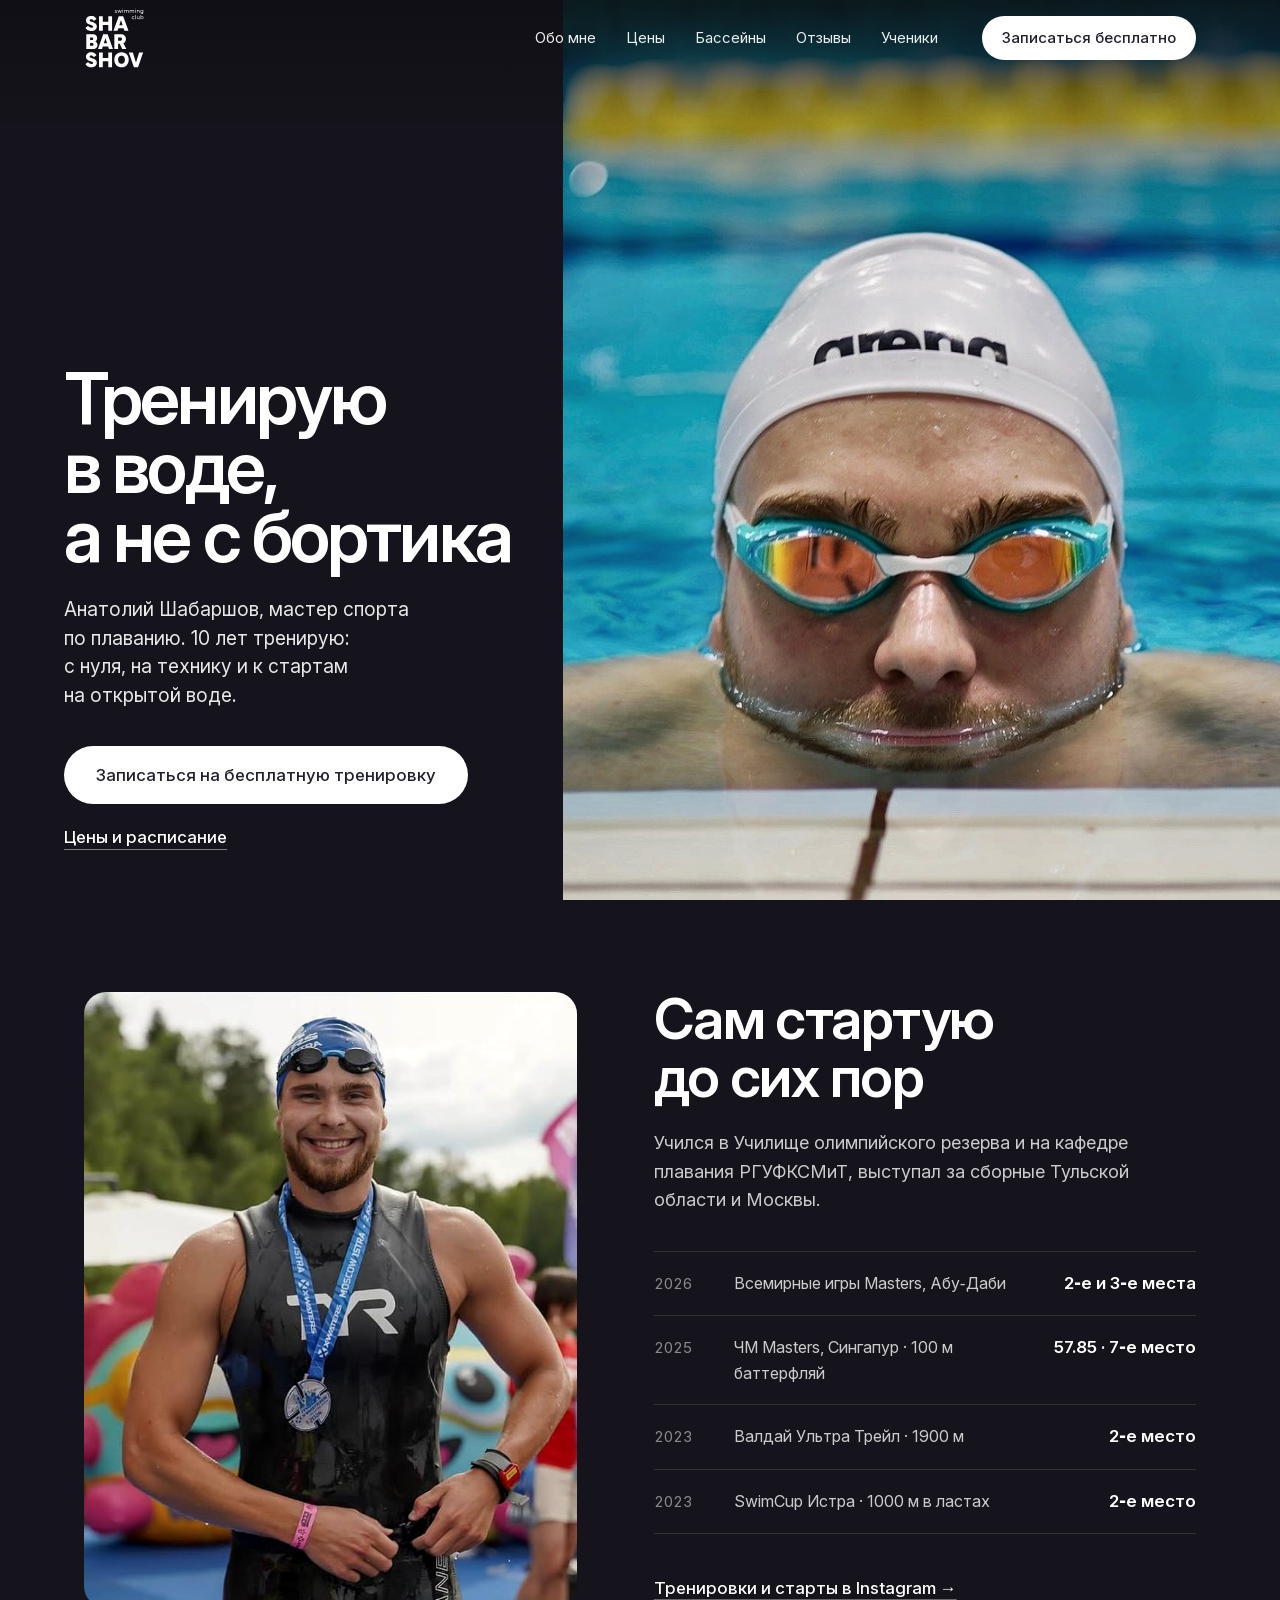
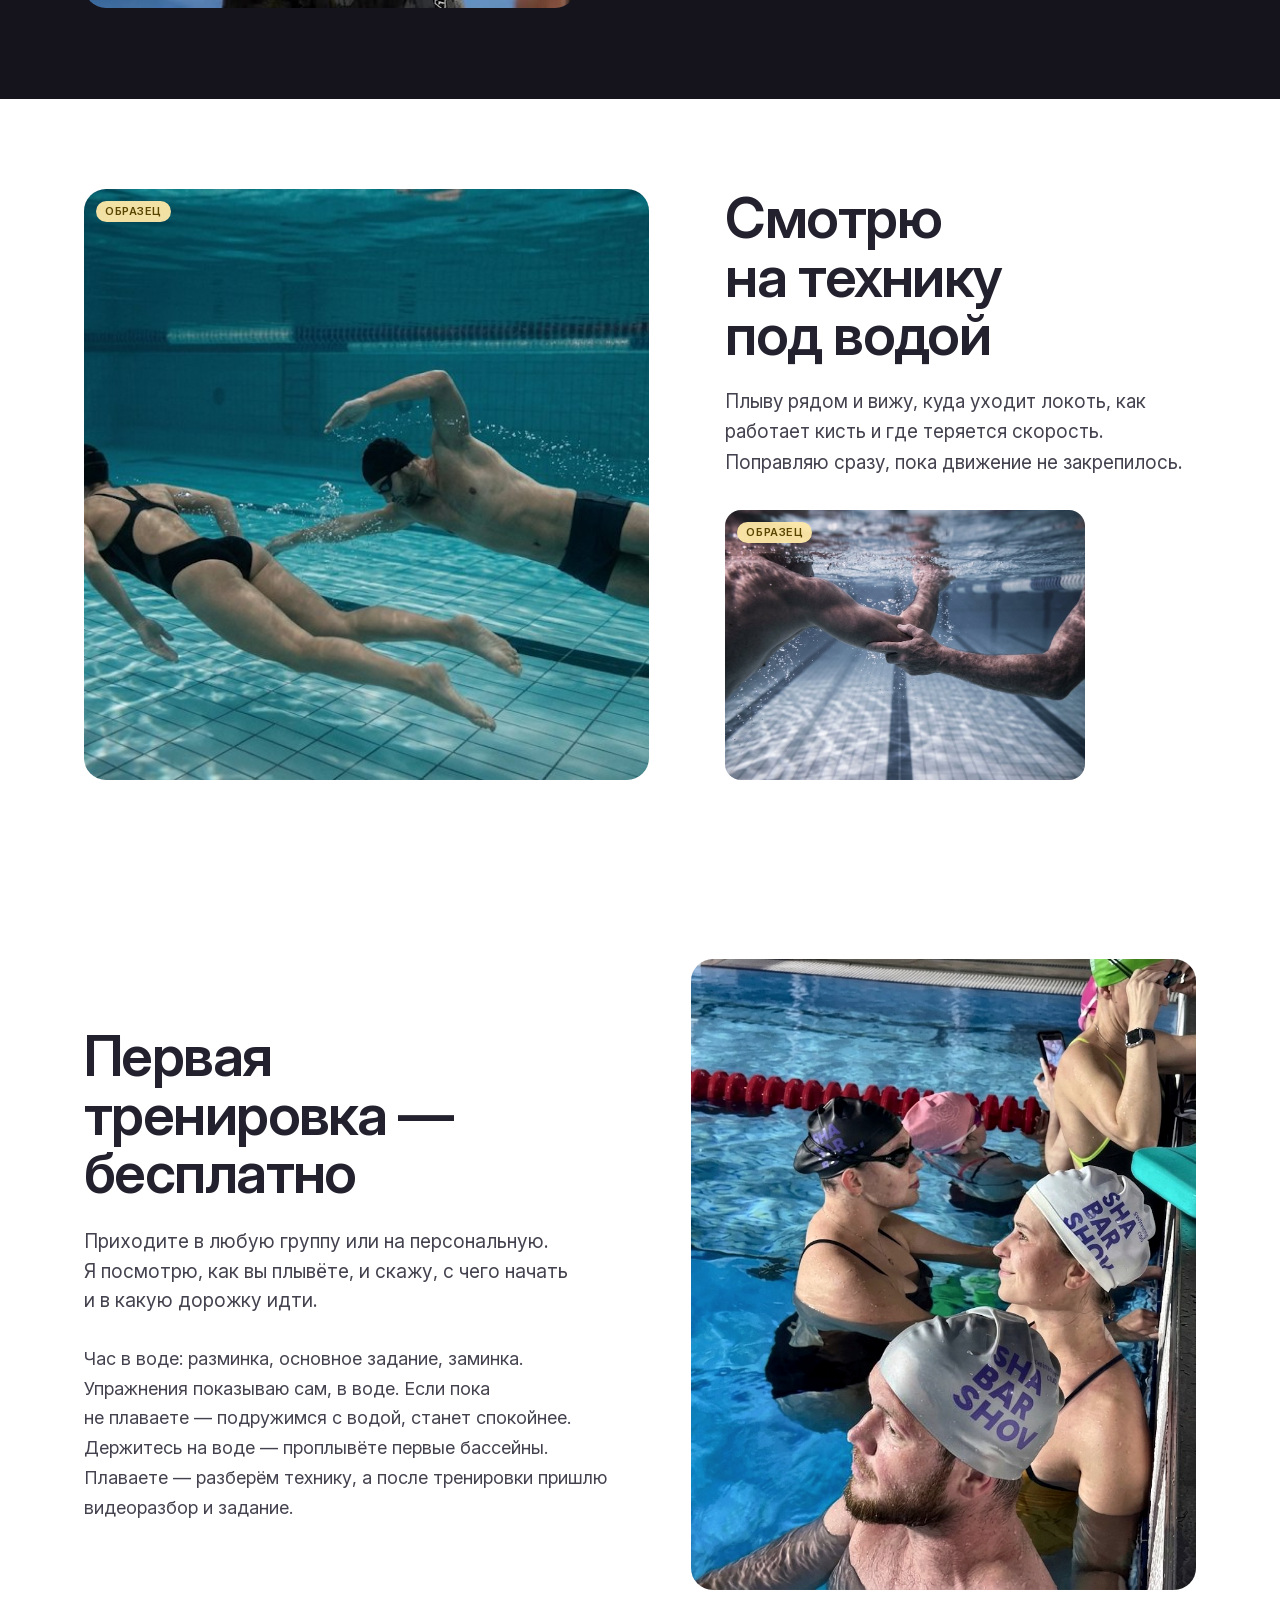
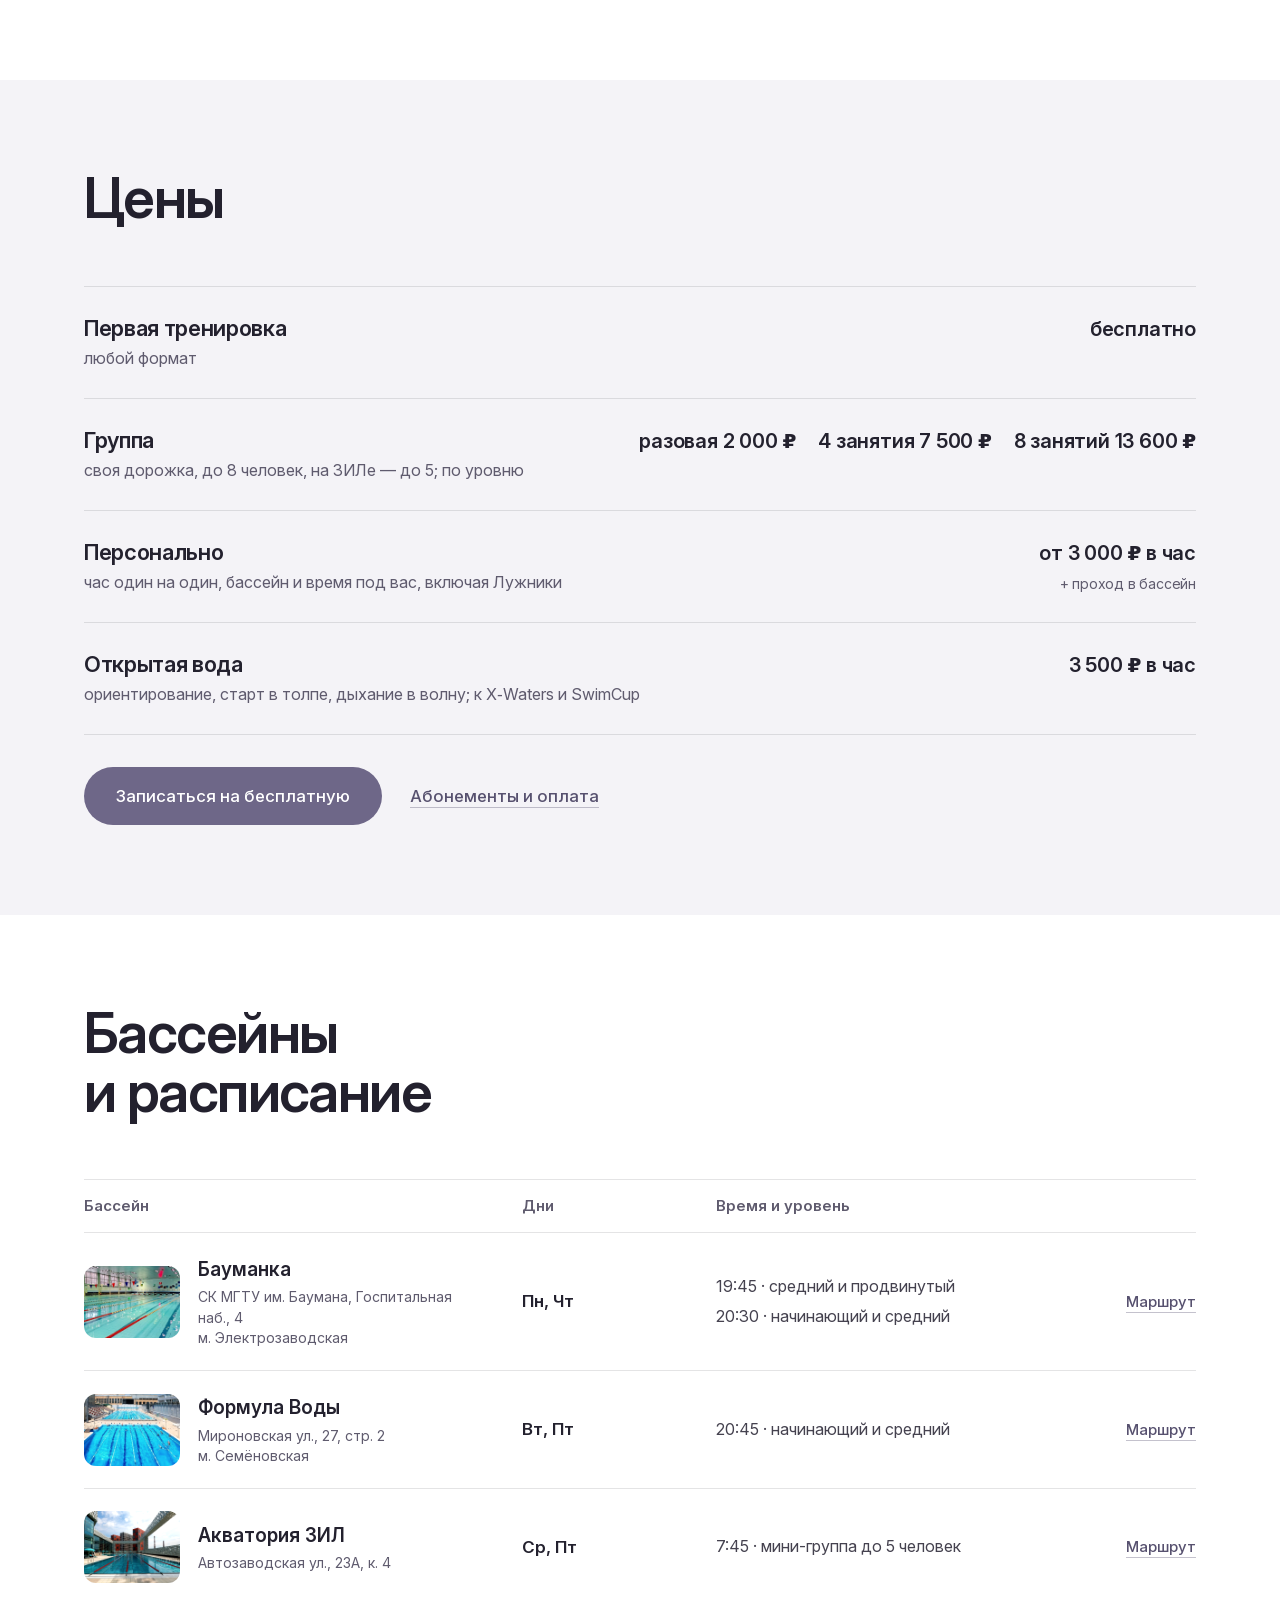
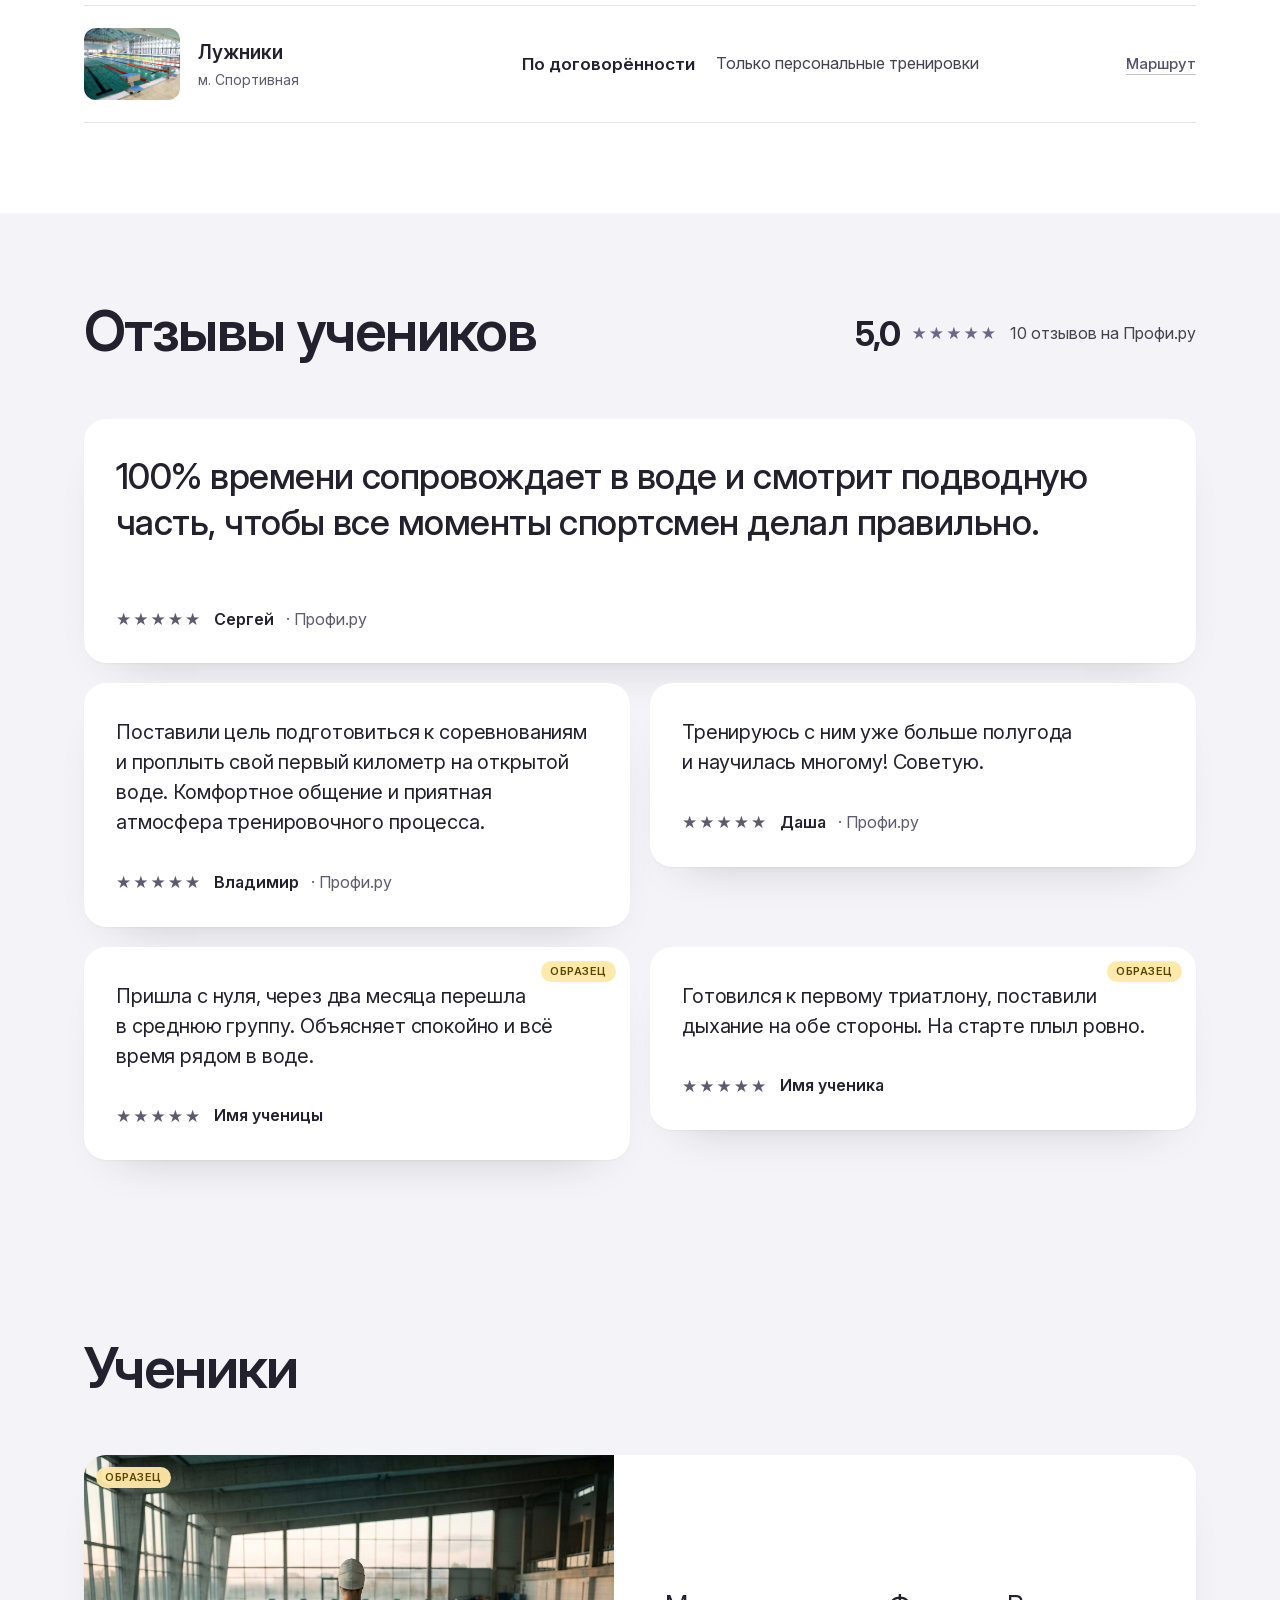
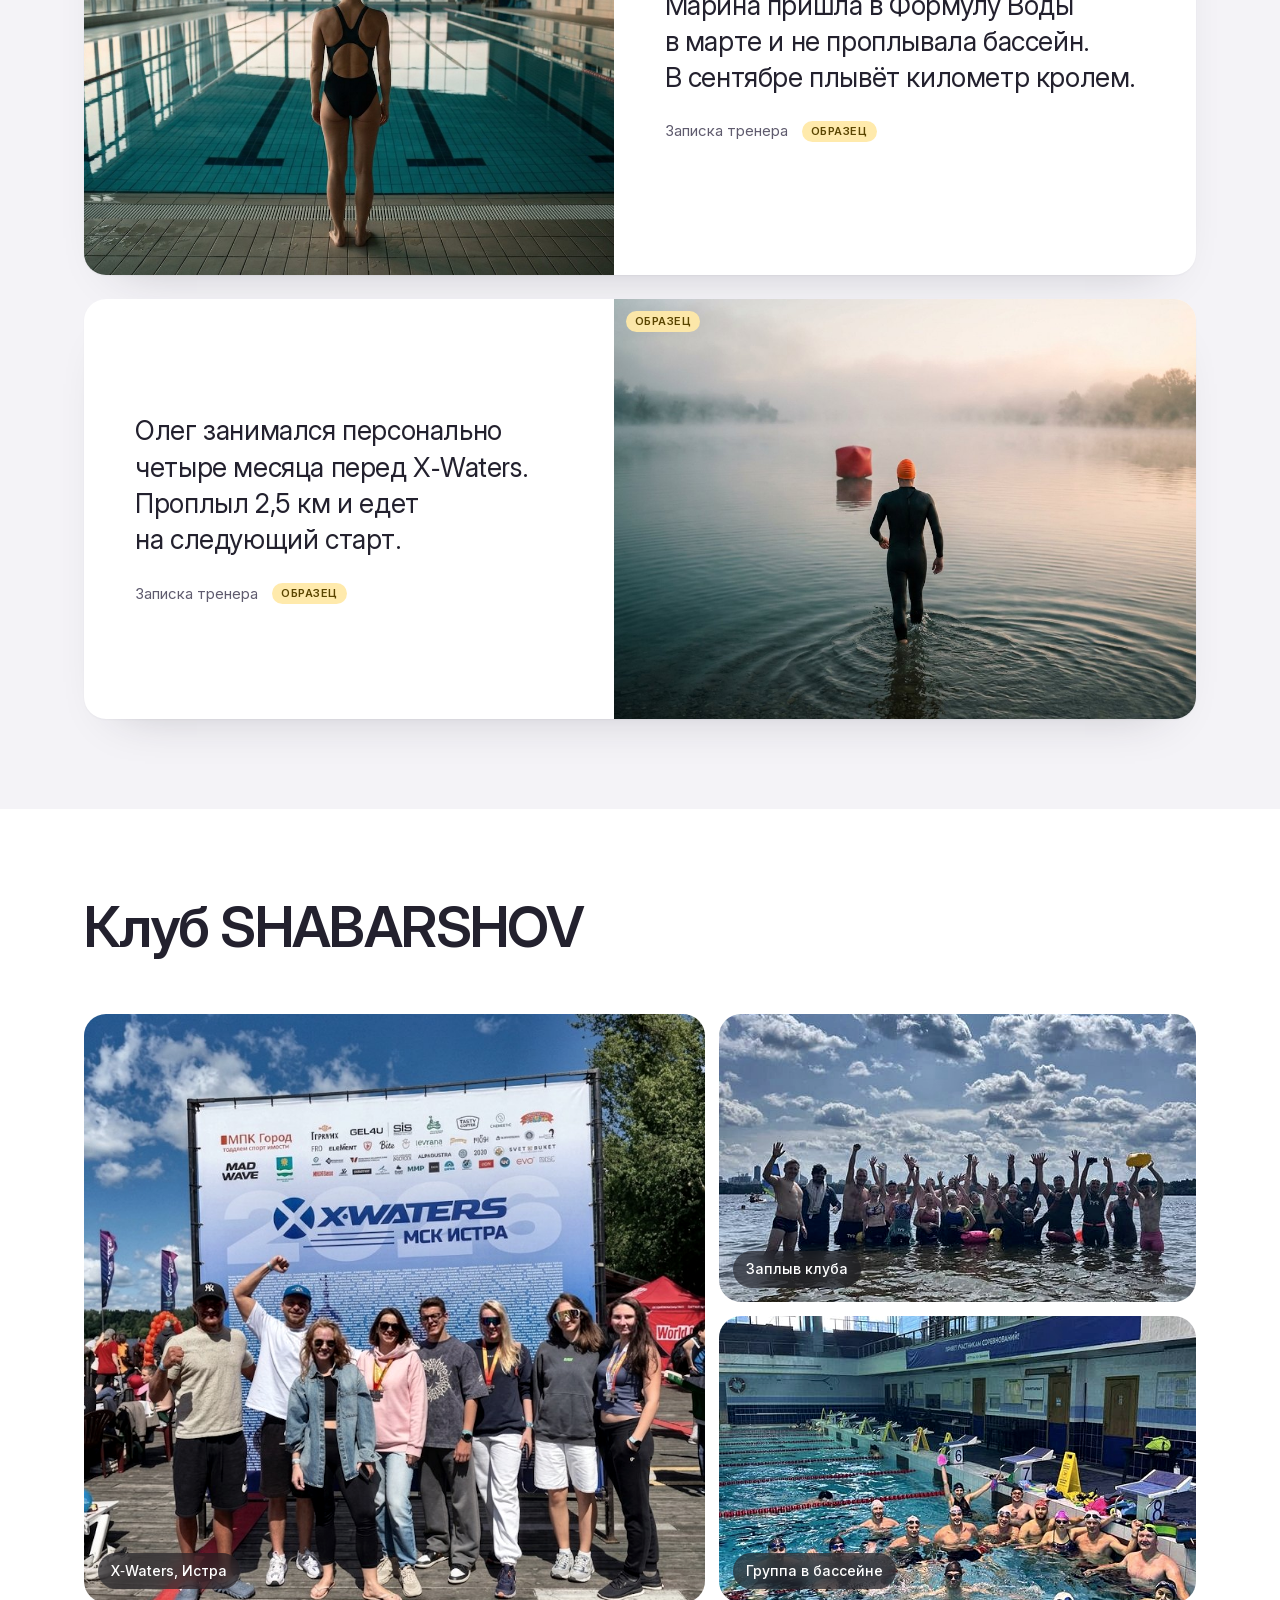
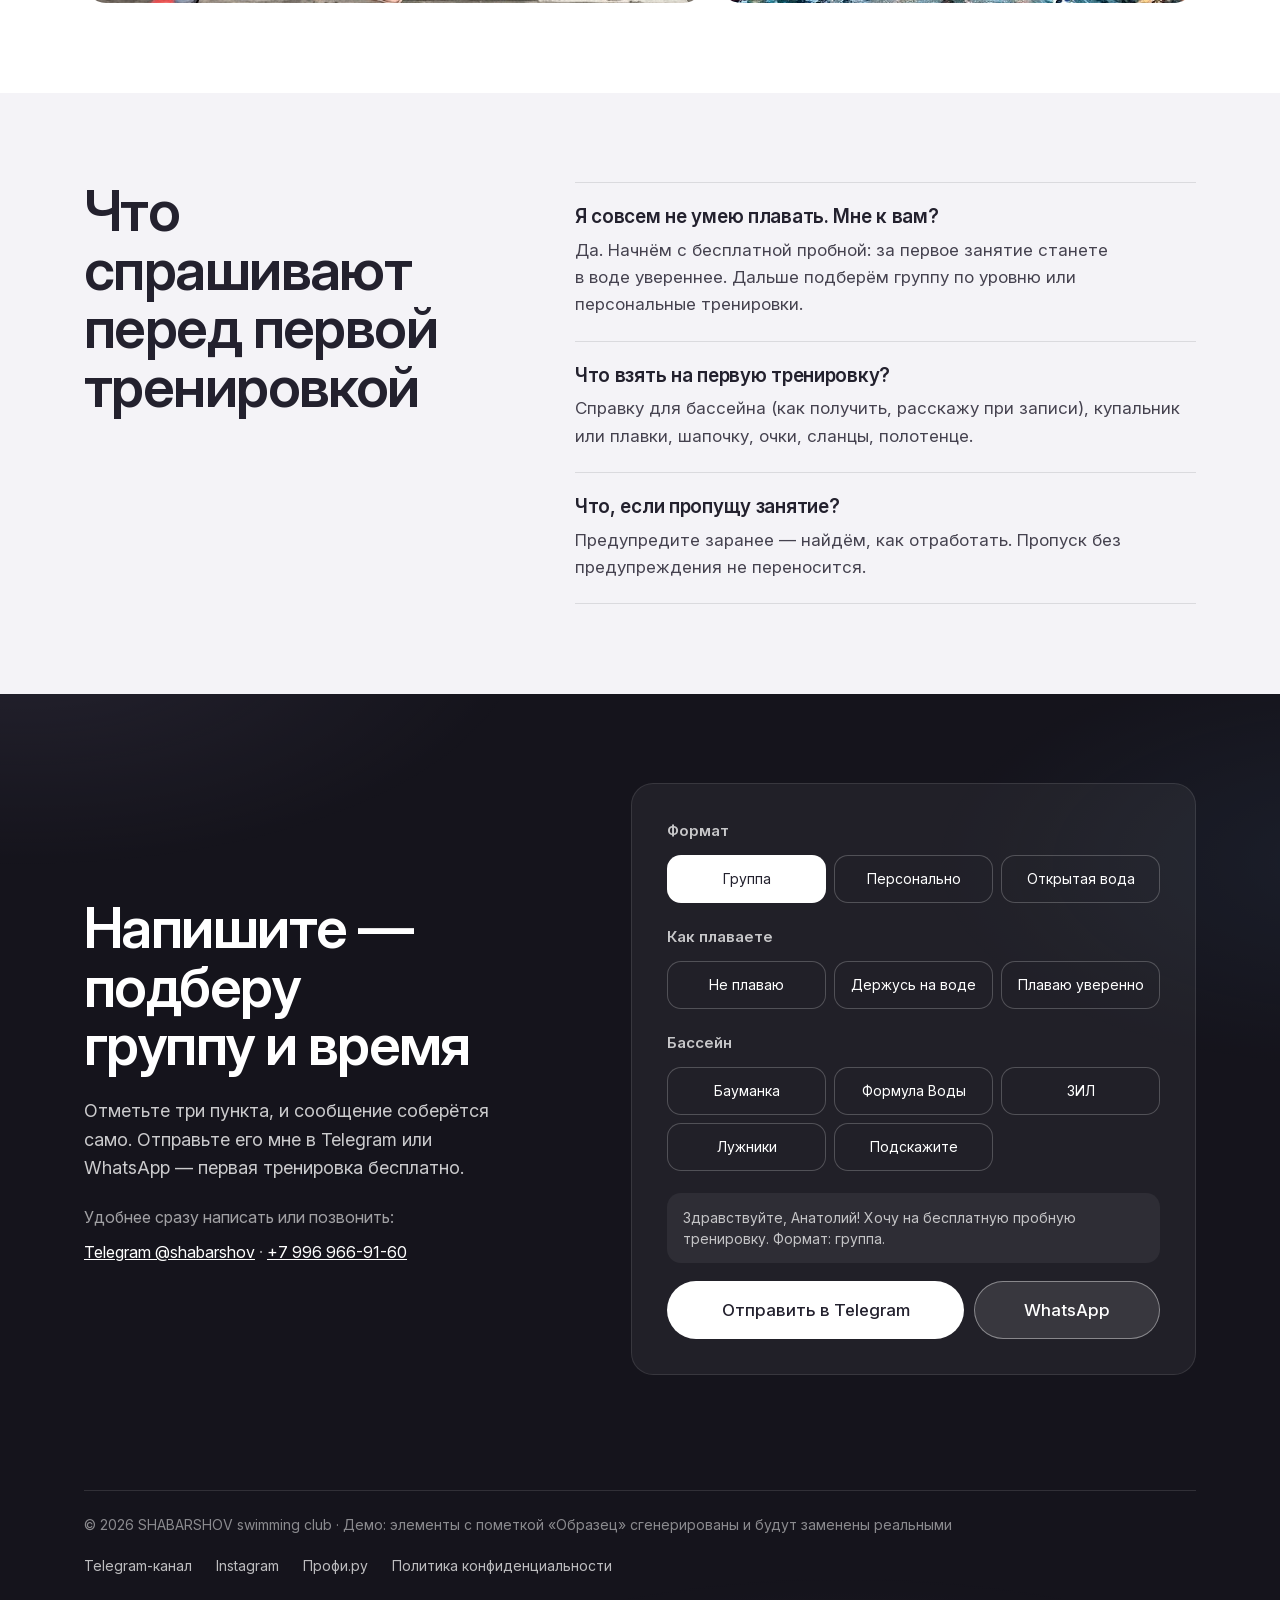
==== commit 62aff7d0: "Кадр под водой Co-Authored-By: Claude Opus 5 <noreply@anthropic.com>" ====
--- a/v2-demo/index.html
+++ b/v2-demo/index.html
@@ -15,9 +15,9 @@
   <link rel="preload" href="../fonts/inter-cyrillic.woff2" as="font" type="font/woff2" crossorigin>
   <link rel="preload" href="../img/wide_goggles.jpg" as="image" fetchpriority="high">
   <script>document.documentElement.classList.add('js')</script>
-  <link rel="stylesheet" href="../v2/v2.css?v=1789548626">
+  <link rel="stylesheet" href="../v2/v2.css?v=1789643223">
   <script type="application/ld+json">{"@context":"https://schema.org","@type":"Person","name":"Анатолий Шабаршов","jobTitle":"Тренер по плаванию","url":"https://akifevav0-droid.github.io/shabarshov/","sameAs":["https://www.instagram.com/shabarshov_/","https://t.me/shabarshov","https://profi.ru/profile/ShabarshovAS/"],"workLocation":[{"@type":"SportsActivityLocation","name":"СК МГТУ им. Баумана","address":"Москва, Госпитальная наб.,&nbsp;4, стр. 1"},{"@type":"SportsActivityLocation","name":"Формула Воды","address":"Москва, Мироновская ул., 27, стр. 2"},{"@type":"SportsActivityLocation","name":"Акватория ЗИЛ","address":"Москва, Автозаводская ул., 23А, к. 4"}]}</script>
-  <link rel="stylesheet" href="demo.css?v=1789548626">
+  <link rel="stylesheet" href="demo.css?v=1789643223">
 </head>
 <body>
 
@@ -271,6 +271,6 @@
   <a class="btn btn--dark btn--block btn--lg" href="#zapis" data-close>Сначала бесплатная тренировка</a>
 </dialog>
 
-<script src="../v2/v2.js?v=1789548626"></script>
+<script src="../v2/v2.js?v=1789643223"></script>
 </body>
 </html>
